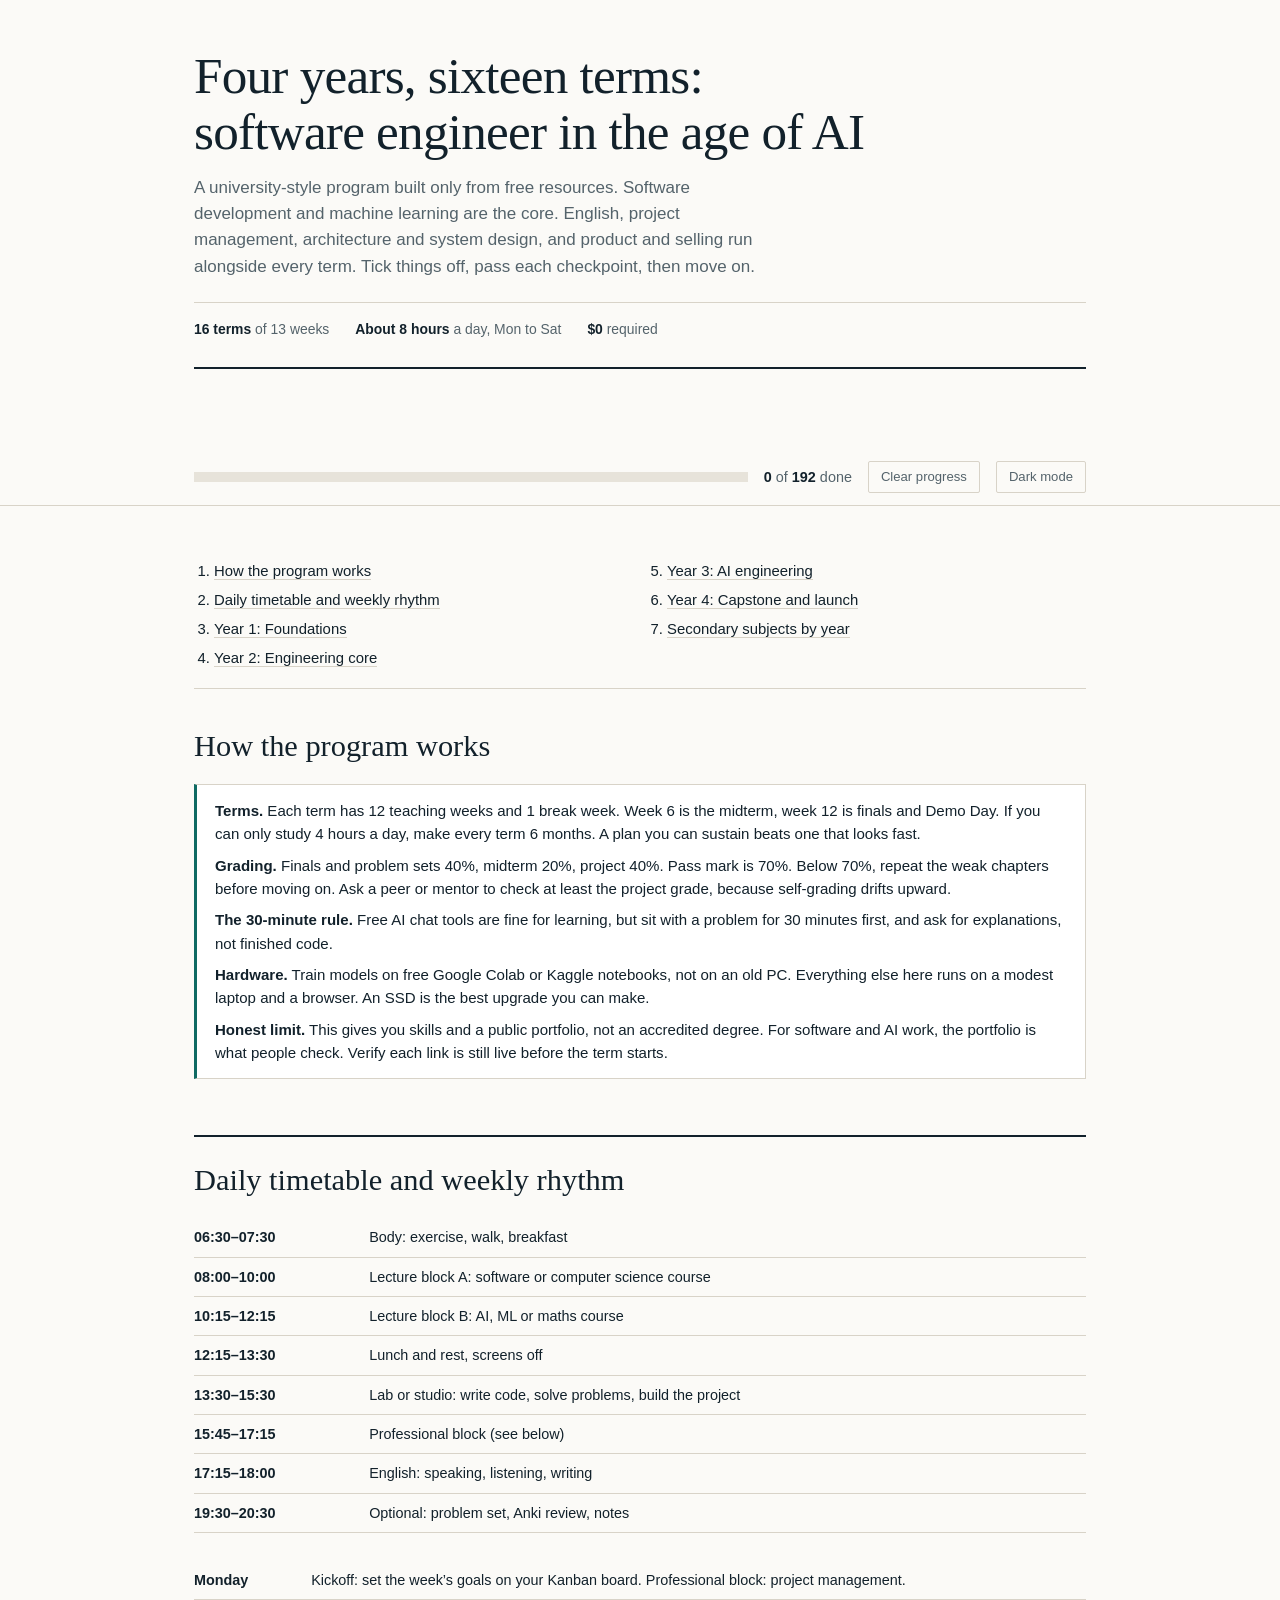
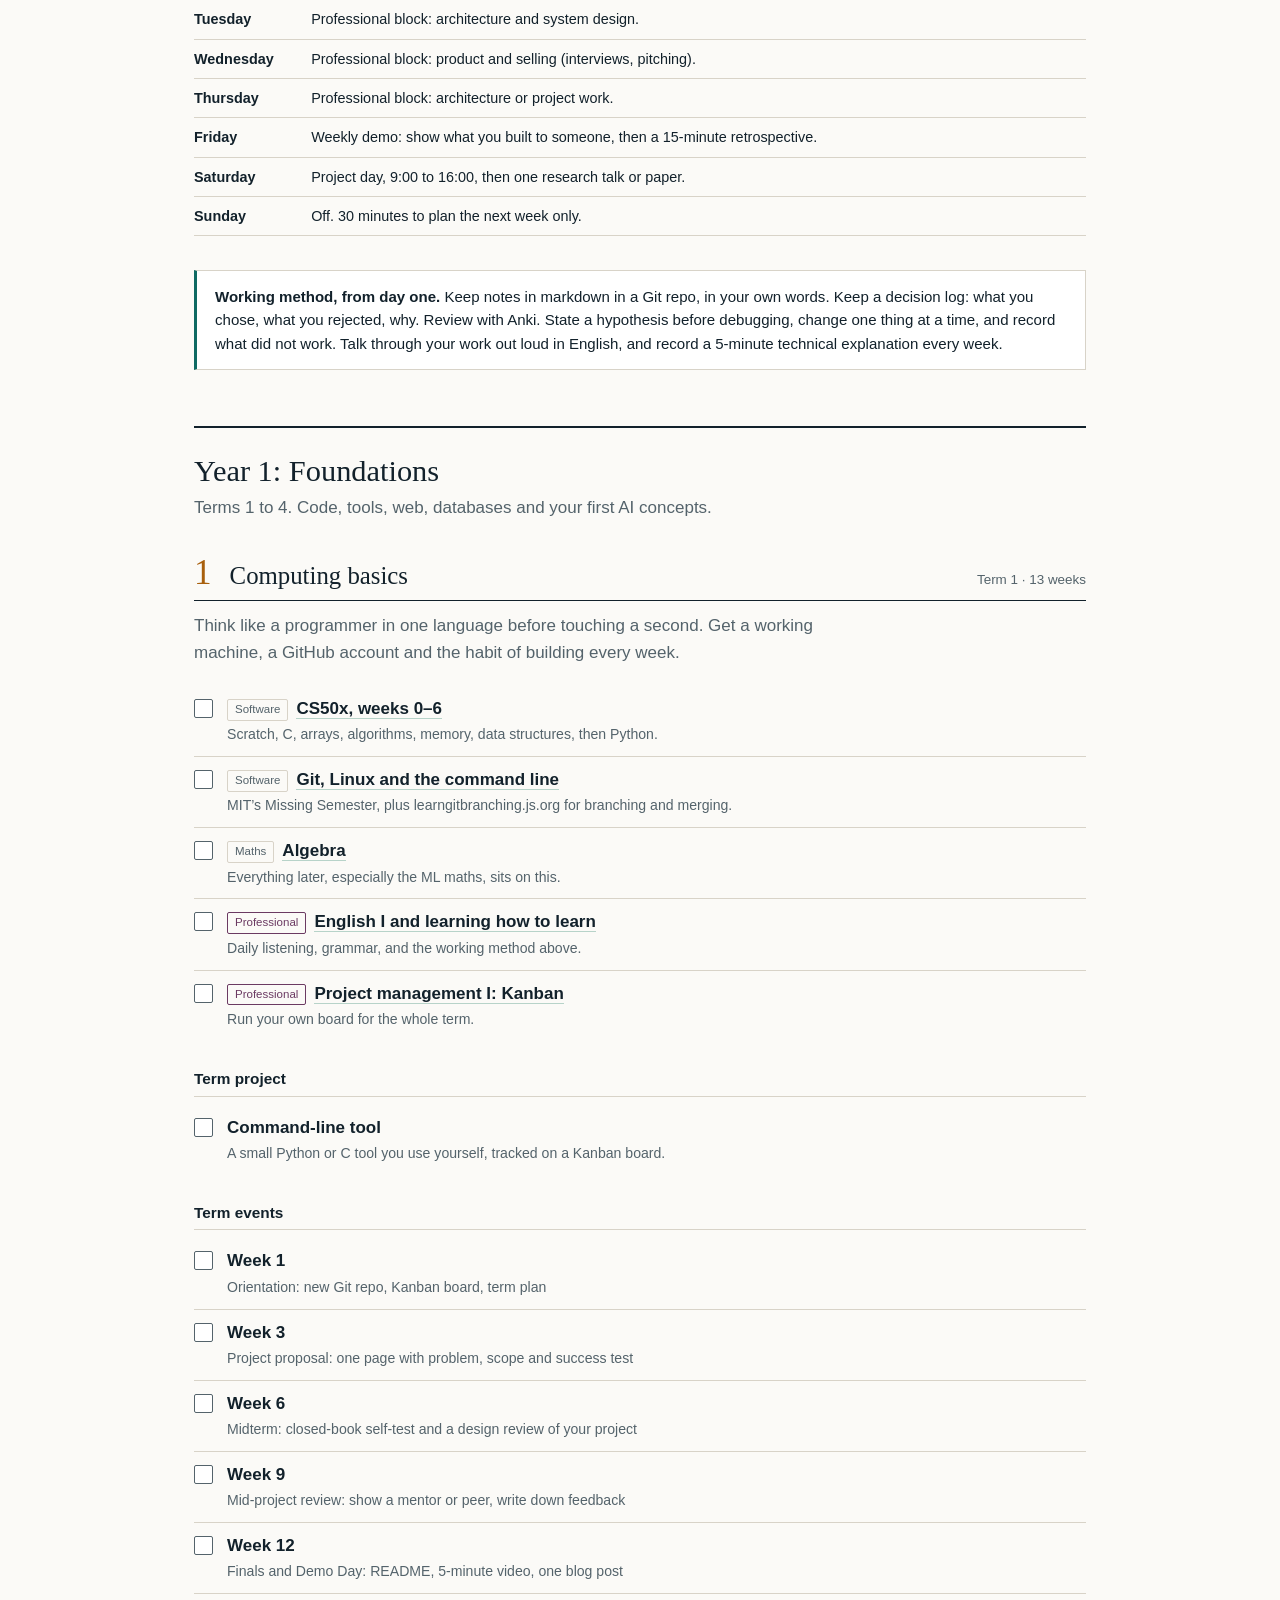
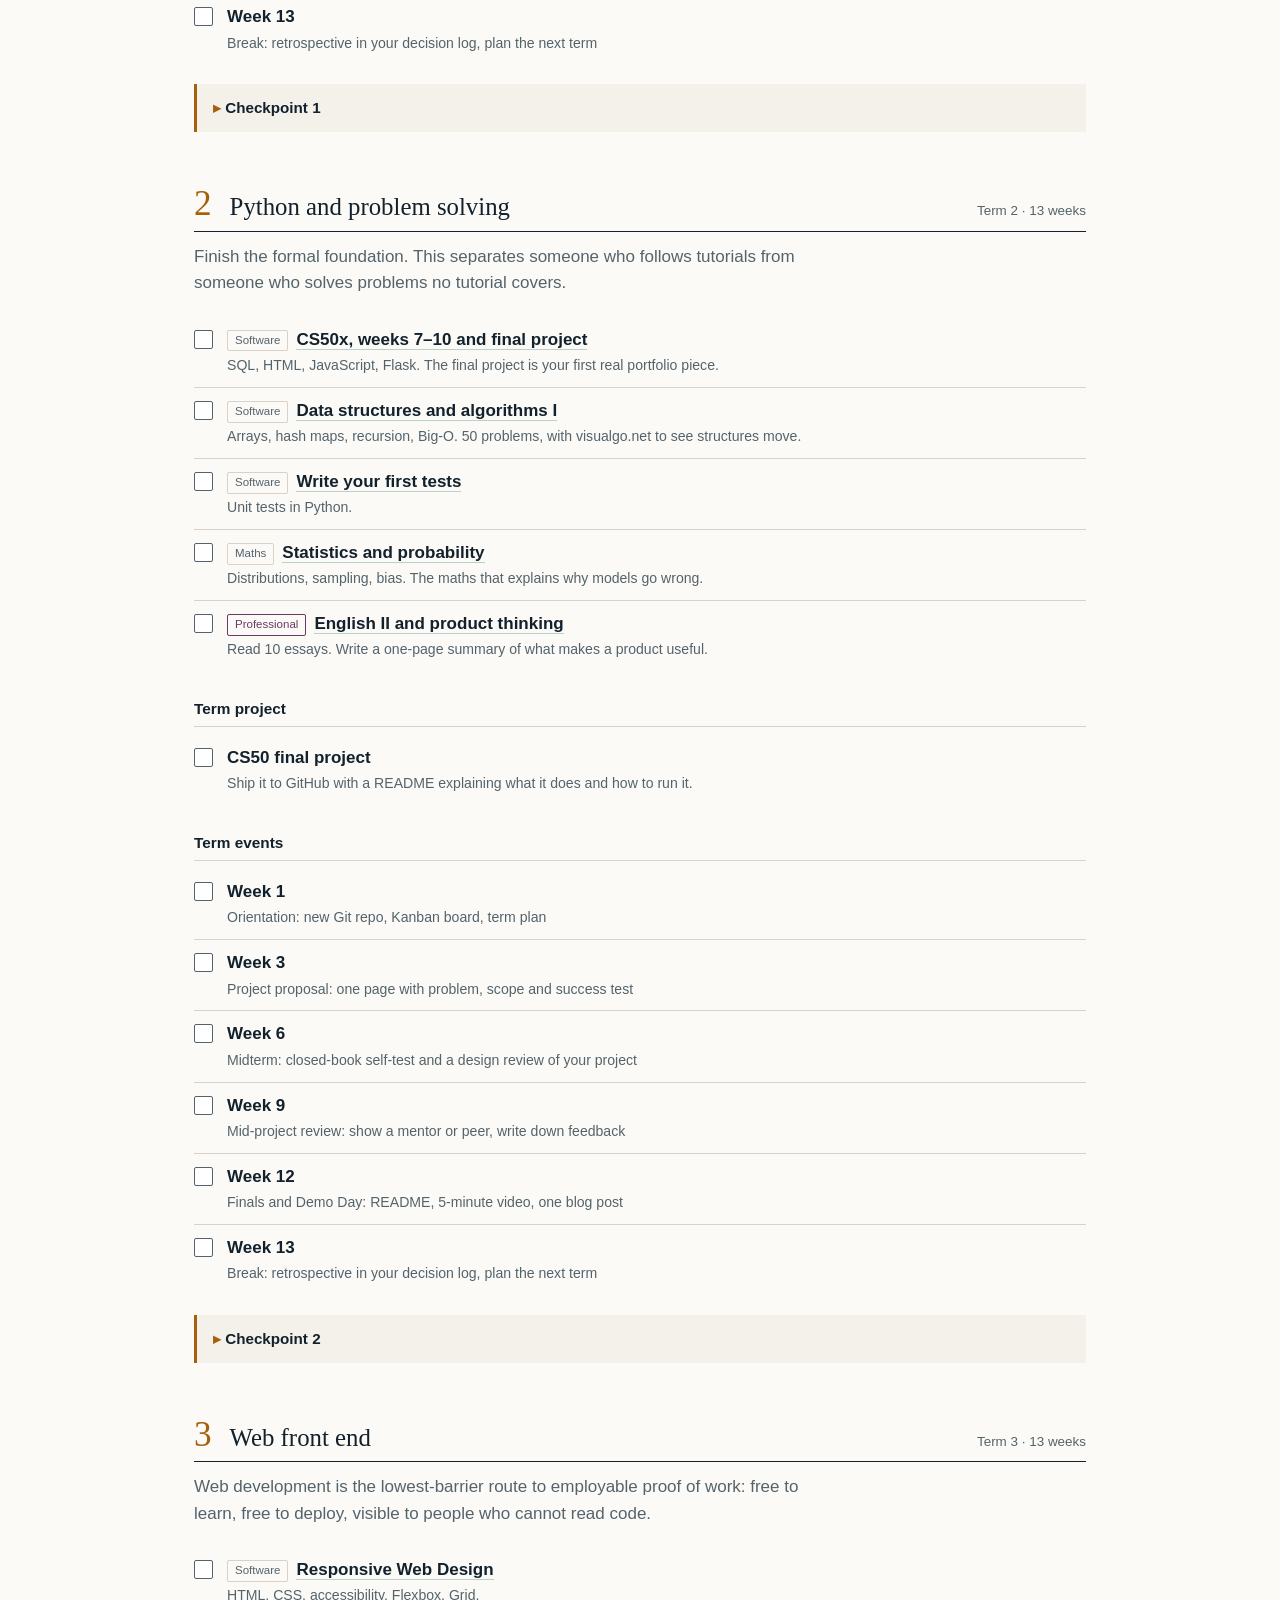
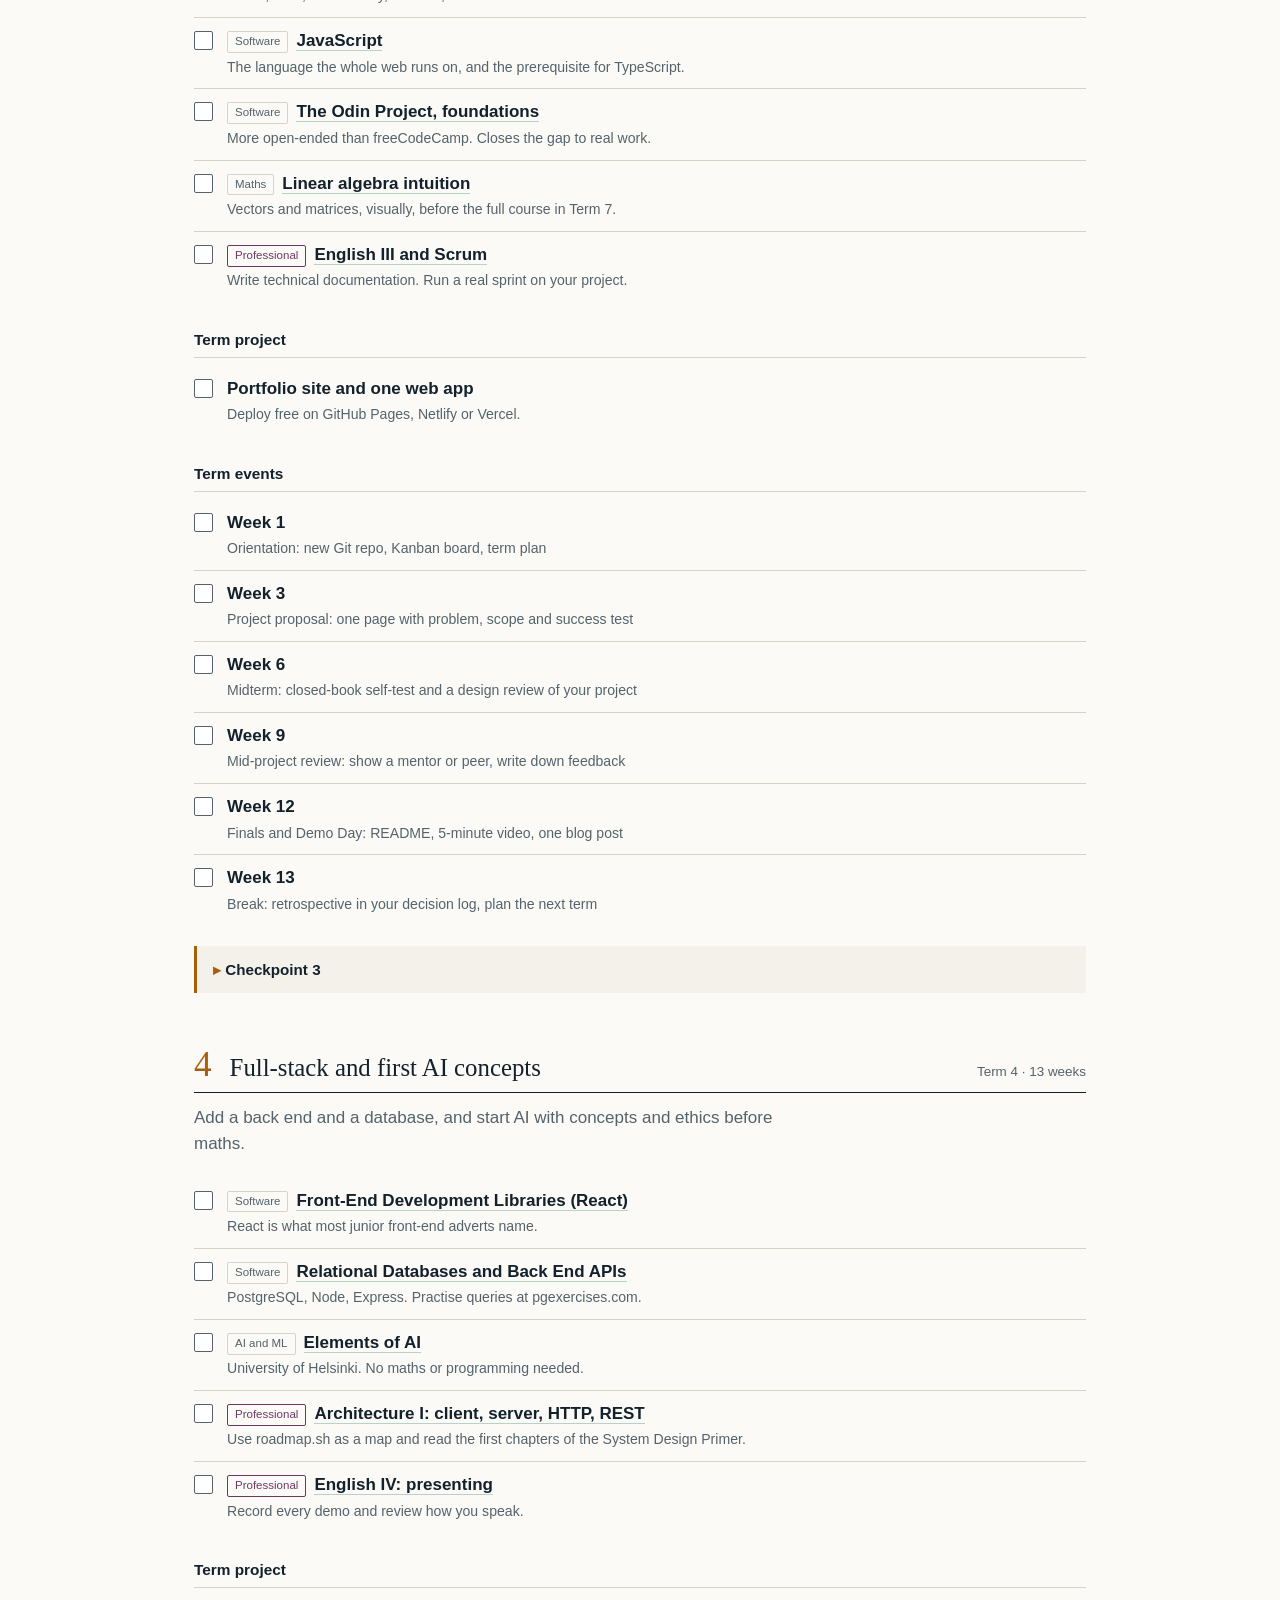
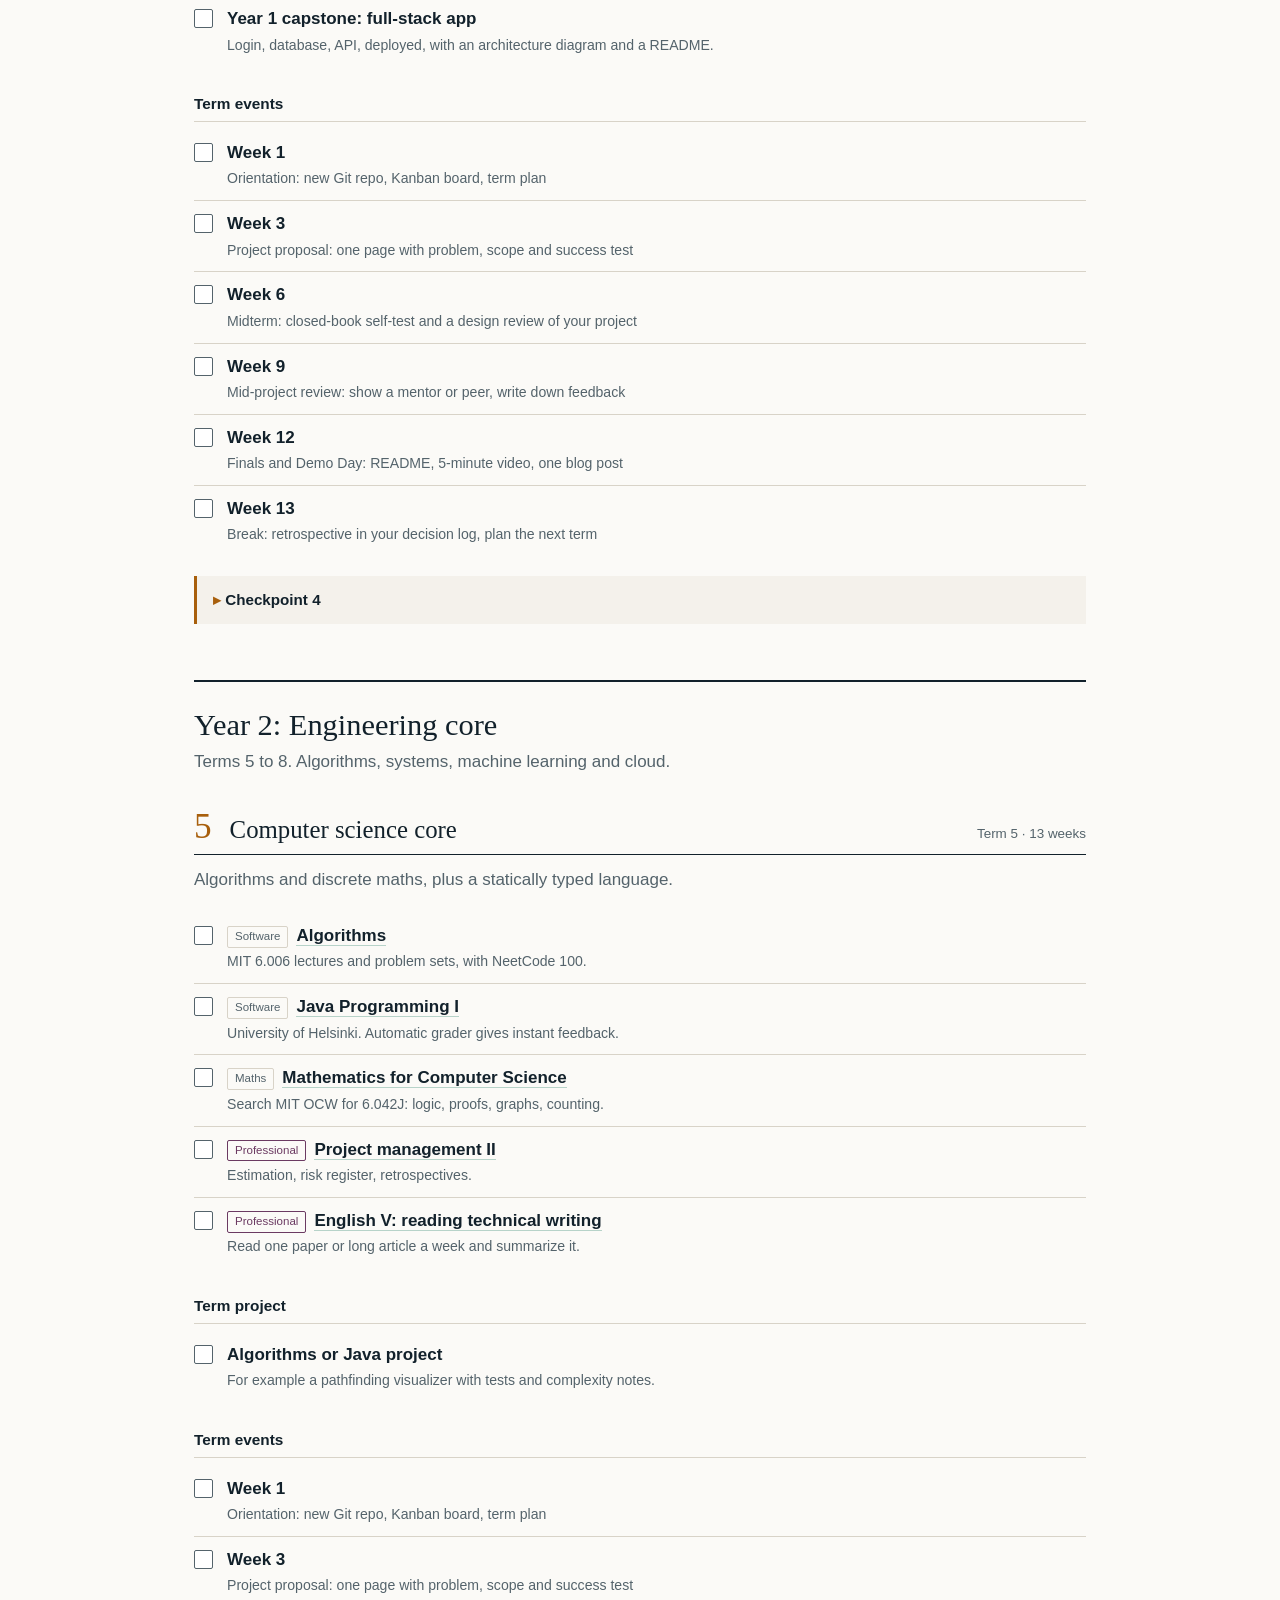
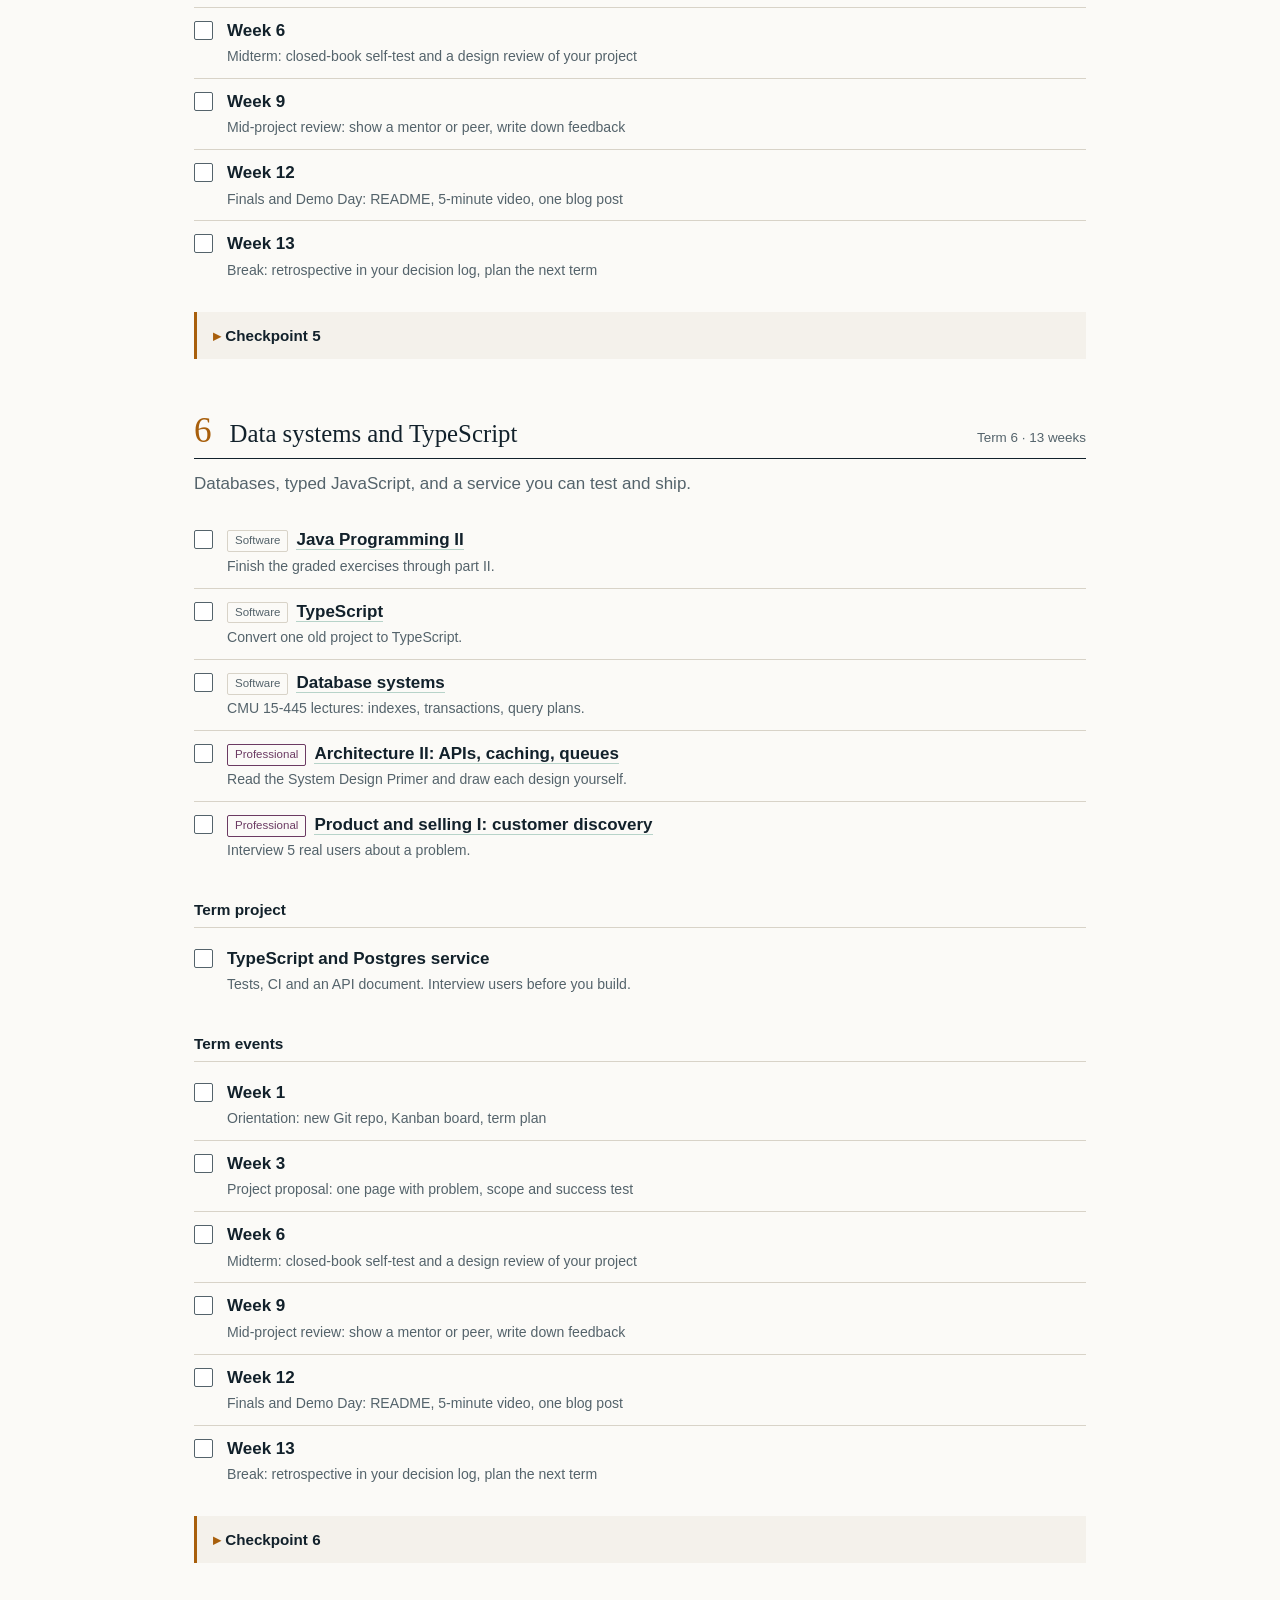
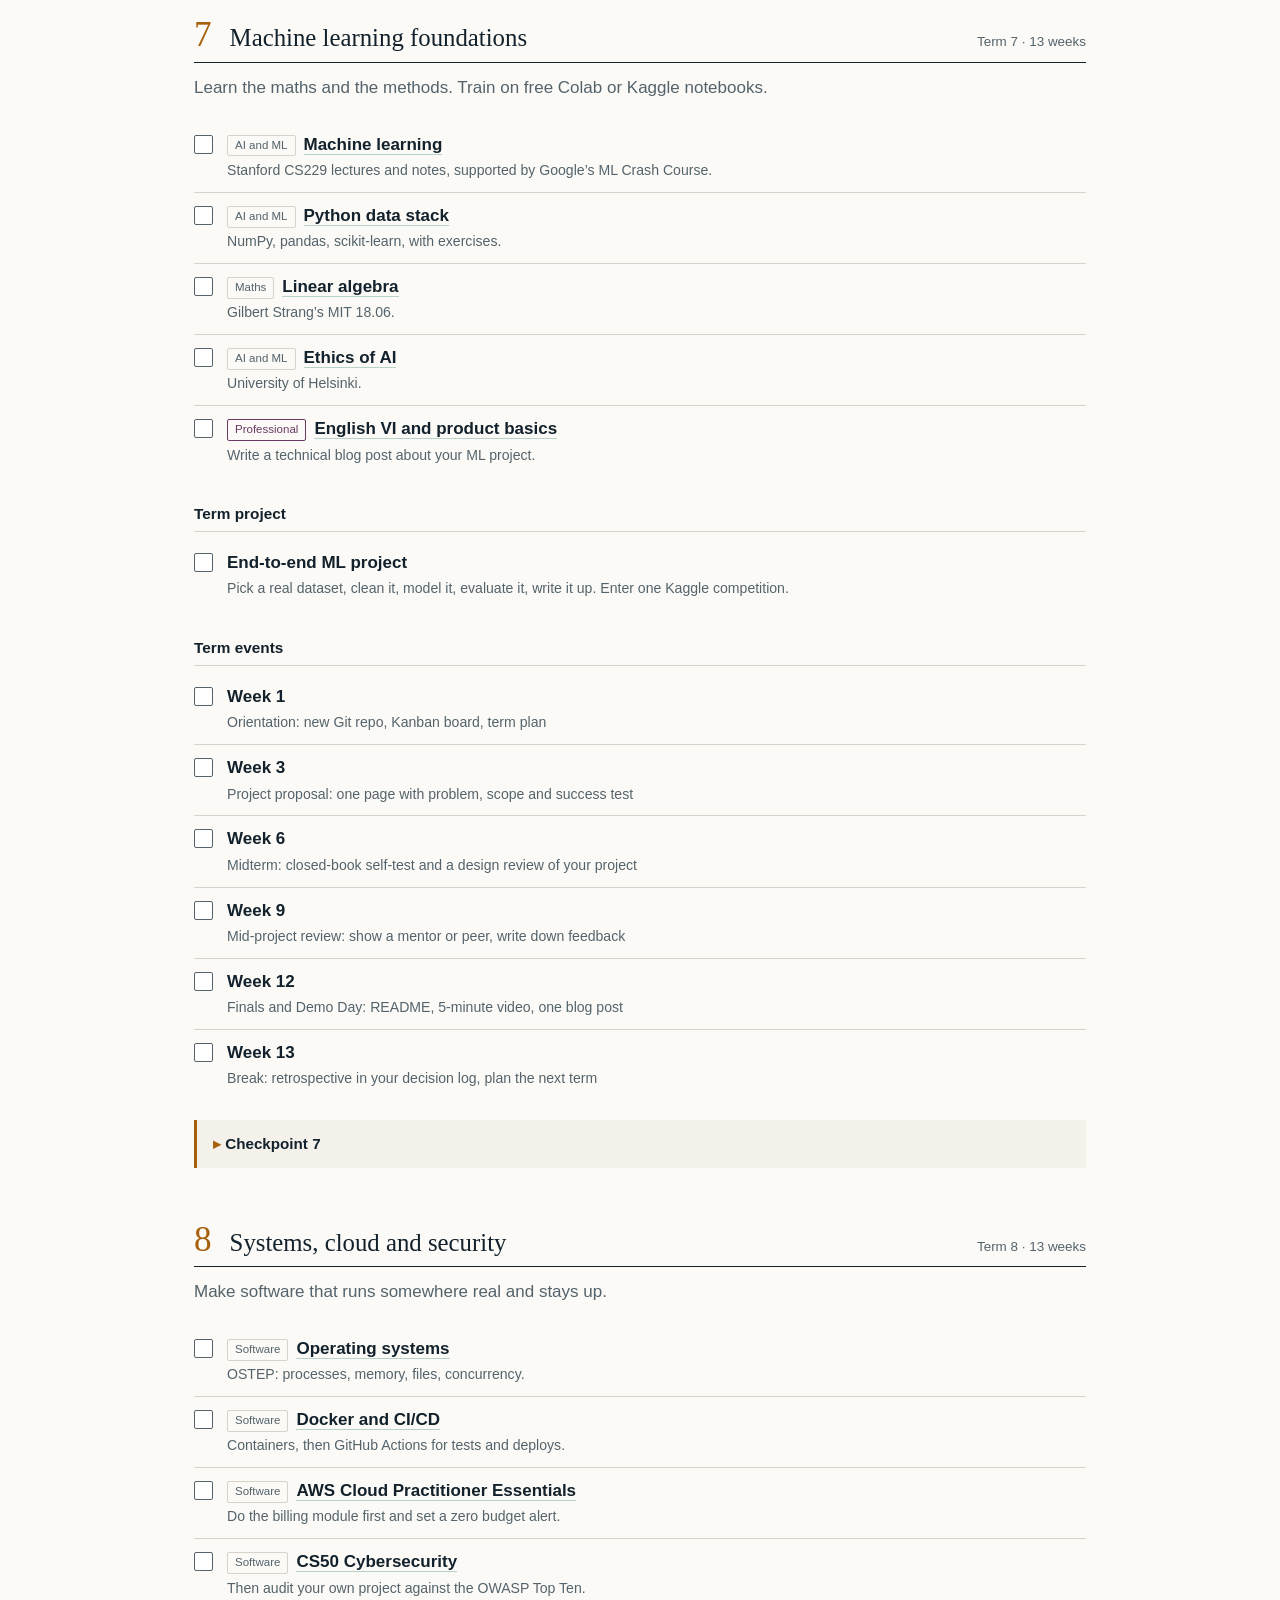
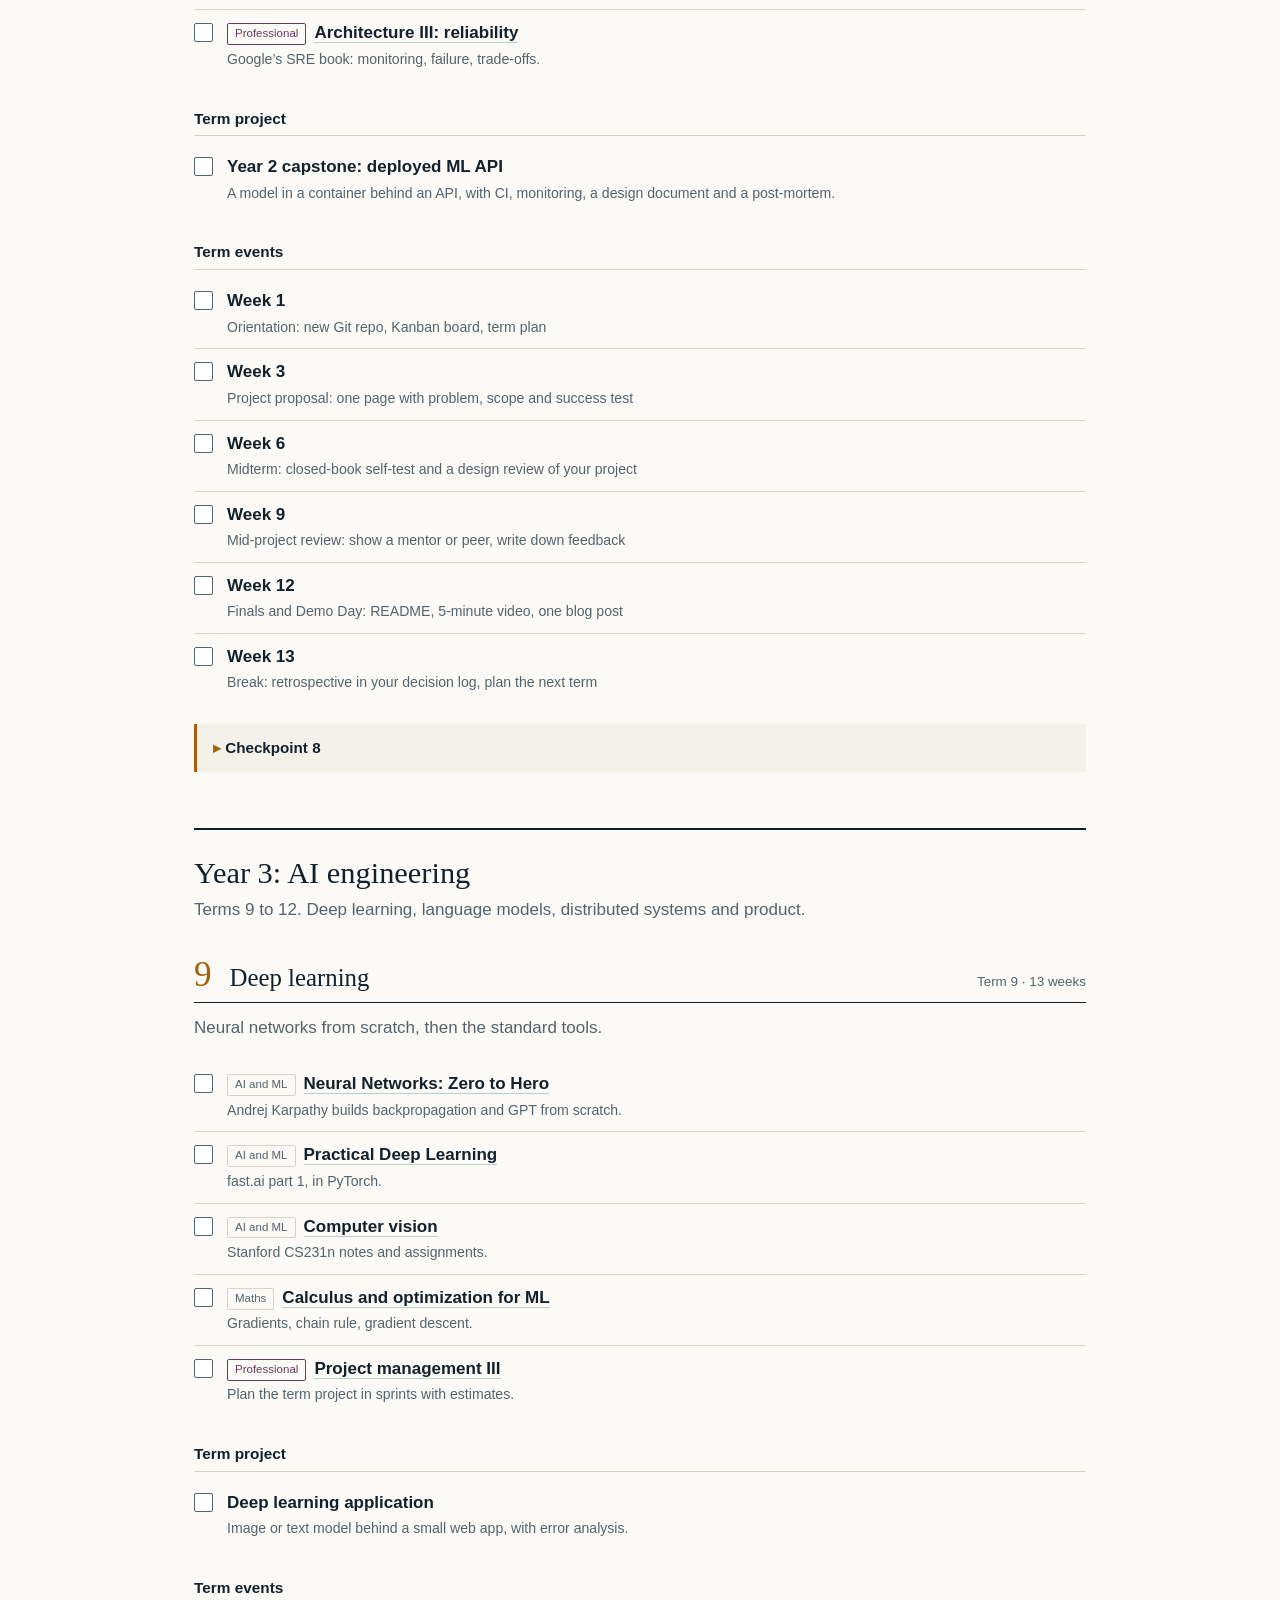
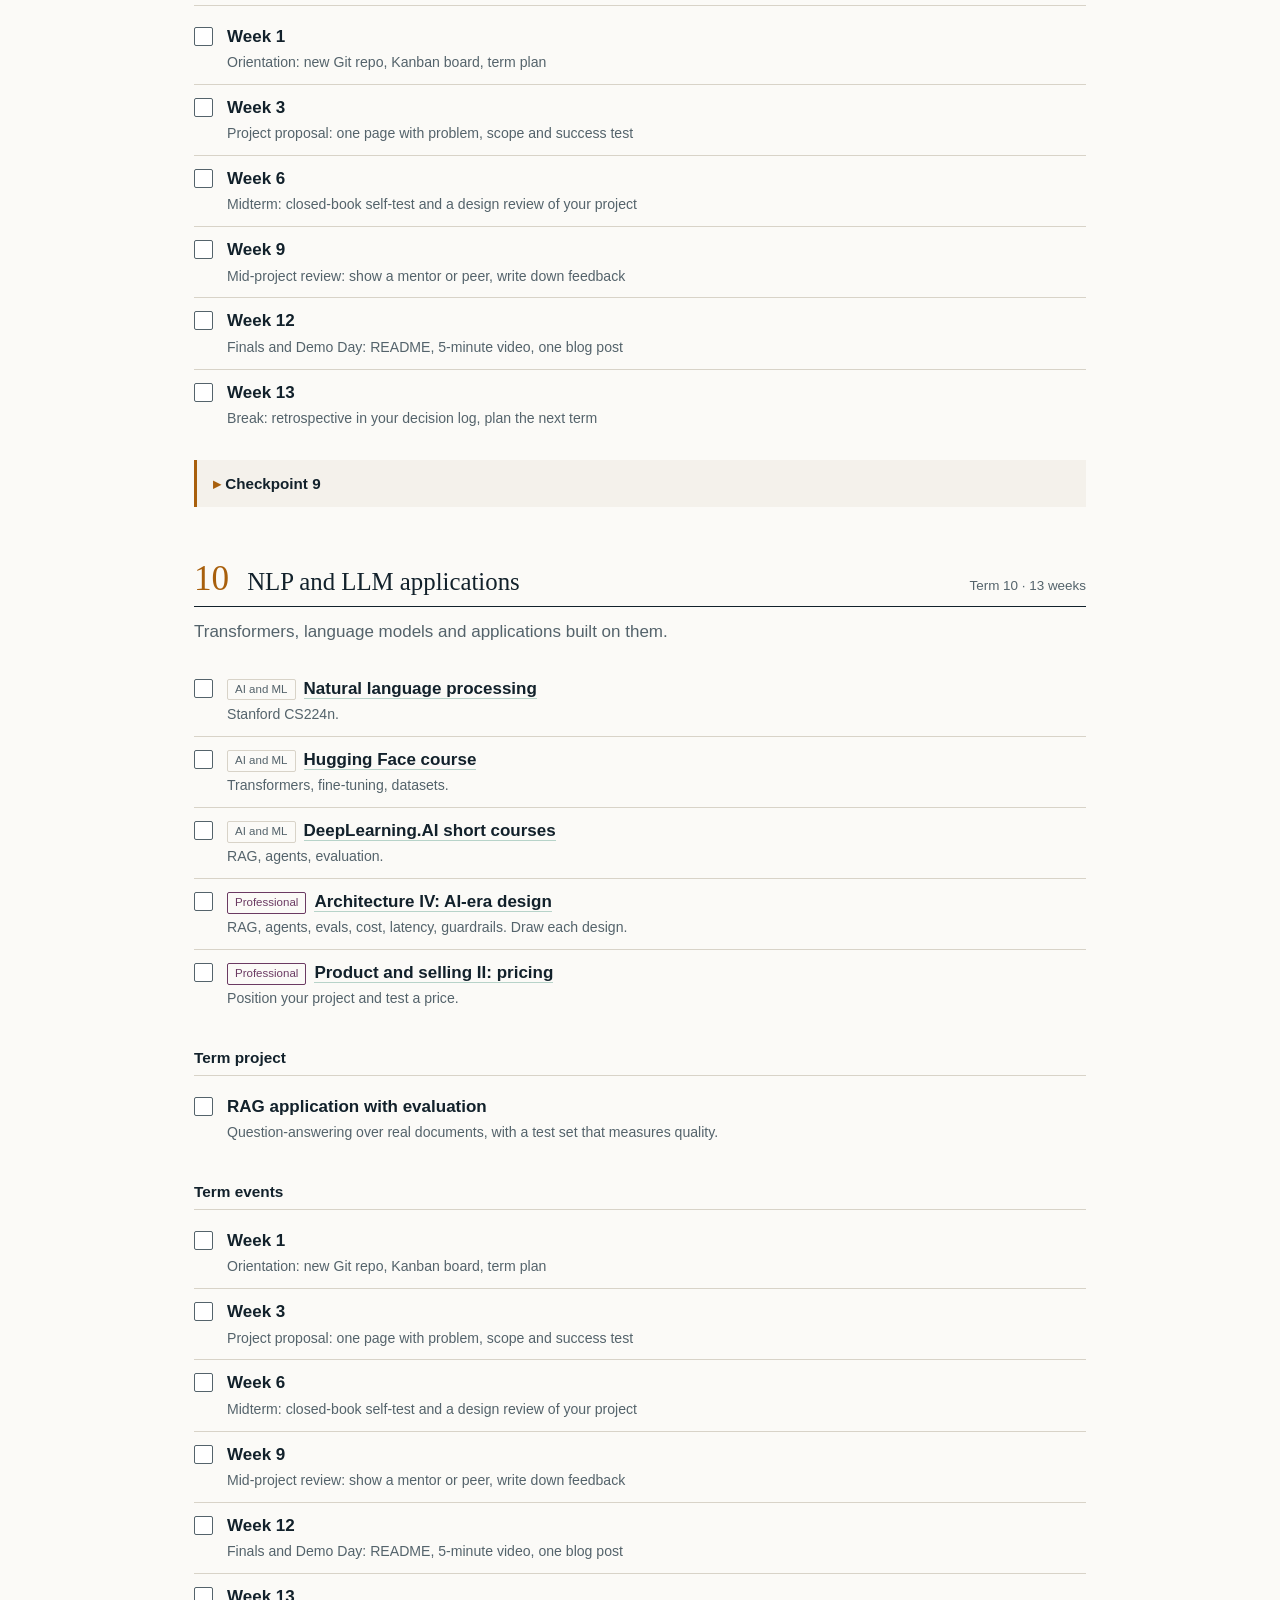
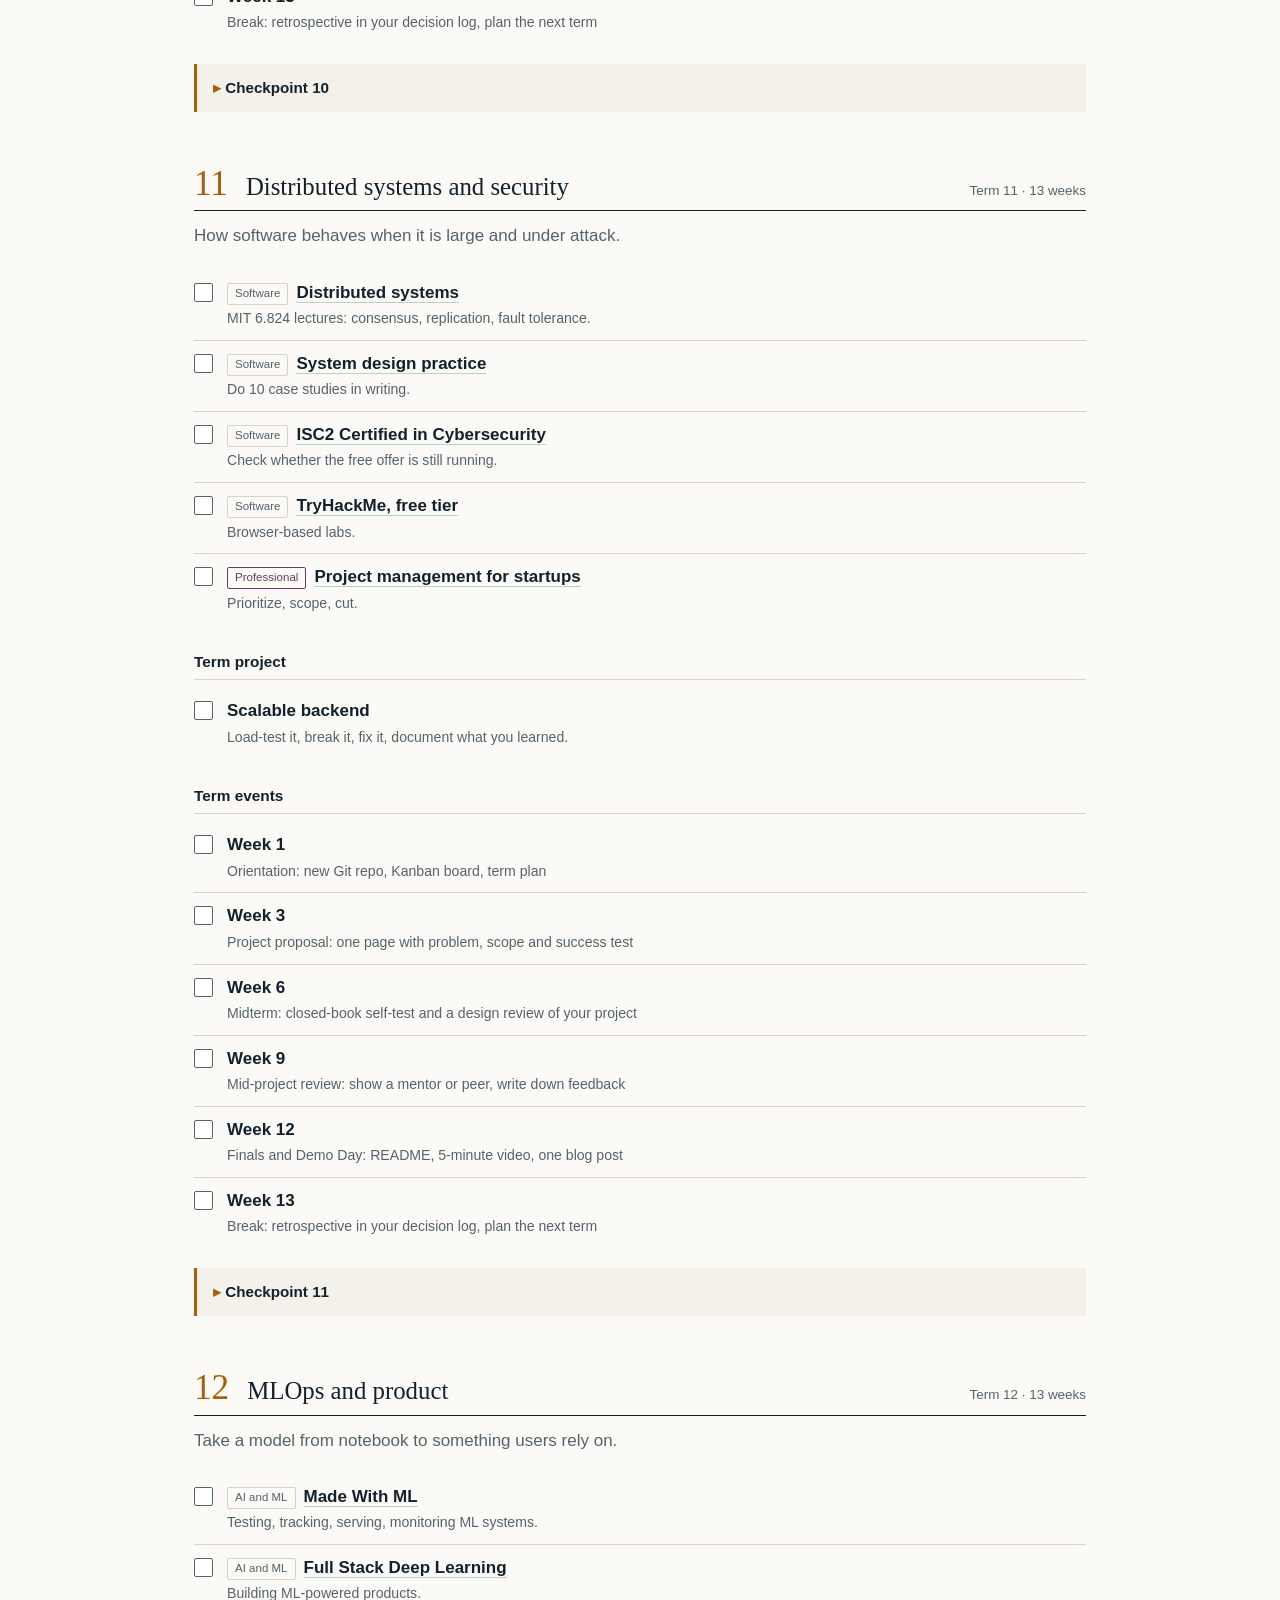
==== index.html @ 3a146825 "Curriculum Website Codebase" ====
<!DOCTYPE html>
<html lang="en">
<head>
<meta charset="utf-8">
<meta name="color-scheme" content="light dark">
<meta name="viewport" content="width=device-width, initial-scale=1, viewport-fit=cover">
<!-- Theme: applies the saved light or dark choice before the page draws, so it does not flash -->
<script>try{var t=localStorage.getItem("curr4y-theme");if(t)document.documentElement.setAttribute("data-theme",t)}catch(e){}</script>
<title>4-Year Software, AI and ML Curriculum</title>
<!-- Styles: all colours, layout and fonts live in style.css -->
<link rel="stylesheet" href="style.css">
</head>
<body>
<!-- 1. HEADER: title, intro and quick facts -->
<div class="wrap"><header class="top">
<h1>Four years, sixteen terms:<br>software engineer in the age of AI</h1>
<p class="sub">A university-style program built only from free resources. Software development and machine learning are the core. English, project management, architecture and system design, and product and selling run alongside every term. Tick things off, pass each checkpoint, then move on.</p>
<div class="meta"><span><b>16 terms</b> of 13 weeks</span><span><b>About 8 hours</b> a day, Mon to Sat</span><span><b>$0</b> required</span></div></header></div>
<!-- 2. STICKY PROGRESS BAR: filled by script.js -->
<div class="dash"><div class="dash-in"><div class="bar"><span id="fill"></span></div><div class="count"><b id="done">0</b> of <b id="total">0</b> done</div><button id="reset">Clear progress</button>
<!-- Theme button: switches between light and dark mode (logic is in script.js, section 10) -->
<button id="theme" type="button" aria-label="Switch between light and dark mode">Dark mode</button></div></div>
<div class="wrap">
<!-- 3. TABLE OF CONTENTS: year links are added by script.js -->
<nav class="toc"><ol id="toc"><li><a href="#how">How the program works</a></li><li><a href="#time">Daily timetable and weekly rhythm</a></li></ol></nav>

<!-- 4. HOW THE PROGRAM WORKS: terms, grading, hardware and honest limits -->
<section id="how"><h2 class="year" style="margin-top:0;border-top:none;padding-top:0">How the program works</h2>
<div class="call"><p><strong>Terms.</strong> Each term has 12 teaching weeks and 1 break week. Week 6 is the midterm, week 12 is finals and Demo Day. If you can only study 4 hours a day, make every term 6 months. A plan you can sustain beats one that looks fast.</p>
<p><strong>Grading.</strong> Finals and problem sets 40%, midterm 20%, project 40%. Pass mark is 70%. Below 70%, repeat the weak chapters before moving on. Ask a peer or mentor to check at least the project grade, because self-grading drifts upward.</p>
<p><strong>The 30-minute rule.</strong> Free AI chat tools are fine for learning, but sit with a problem for 30 minutes first, and ask for explanations, not finished code.</p>
<p><strong>Hardware.</strong> Train models on free Google Colab or Kaggle notebooks, not on an old PC. Everything else here runs on a modest laptop and a browser. An SSD is the best upgrade you can make.</p>
<p><strong>Honest limit.</strong> This gives you skills and a public portfolio, not an accredited degree. For software and AI work, the portfolio is what people check. Verify each link is still live before the term starts.</p></div></section>

<!-- 5. DAILY TIMETABLE AND WEEKLY RHYTHM -->
<section id="time"><h2 class="year">Daily timetable and weekly rhythm</h2>
<div class="tblw"><table><tr><th>06:30–07:30</th><td>Body: exercise, walk, breakfast</td></tr>
<tr><th>08:00–10:00</th><td>Lecture block A: software or computer science course</td></tr>
<tr><th>10:15–12:15</th><td>Lecture block B: AI, ML or maths course</td></tr>
<tr><th>12:15–13:30</th><td>Lunch and rest, screens off</td></tr>
<tr><th>13:30–15:30</th><td>Lab or studio: write code, solve problems, build the project</td></tr>
<tr><th>15:45–17:15</th><td>Professional block (see below)</td></tr>
<tr><th>17:15–18:00</th><td>English: speaking, listening, writing</td></tr>
<tr><th>19:30–20:30</th><td>Optional: problem set, Anki review, notes</td></tr></table></div>
<div class="tblw"><table><tr><th>Monday</th><td>Kickoff: set the week’s goals on your Kanban board. Professional block: project management.</td></tr>
<tr><th>Tuesday</th><td>Professional block: architecture and system design.</td></tr>
<tr><th>Wednesday</th><td>Professional block: product and selling (interviews, pitching).</td></tr>
<tr><th>Thursday</th><td>Professional block: architecture or project work.</td></tr>
<tr><th>Friday</th><td>Weekly demo: show what you built to someone, then a 15-minute retrospective.</td></tr>
<tr><th>Saturday</th><td>Project day, 9:00 to 16:00, then one research talk or paper.</td></tr>
<tr><th>Sunday</th><td>Off. 30 minutes to plan the next week only.</td></tr></table></div>
<div class="call"><p><strong>Working method, from day one.</strong> Keep notes in markdown in a Git repo, in your own words. Keep a decision log: what you chose, what you rejected, why. Review with Anki. State a hypothesis before debugging, change one thing at a time, and record what did not work. Talk through your work out loud in English, and record a 5-minute technical explanation every week.</p></div></section>

<!-- 6. TERMS: all 16 terms are generated here by script.js from the data in that file -->
<div id="terms"></div>

<!-- 7. SECONDARY SUBJECTS BY YEAR: English, project management, architecture, selling -->
<section id="pro"><h2 class="year">Secondary subjects: what to learn each year</h2>
<div class="tblw"><table><tr><th></th><th>Year 1</th><th>Year 2</th><th>Year 3</th><th>Year 4</th></tr>
<tr><th>English</th><td>Grammar, listening, short emails, README writing</td><td>Reading papers, summaries, speaking club</td><td>Technical blogs, conference-style talks</td><td>Thesis, defense, interviews, negotiation</td></tr>
<tr><th>Project management</th><td>Kanban, Scrum, weekly sprints</td><td>Estimation, risk, retrospectives</td><td>Startup-style planning, stakeholder updates</td><td>Run the capstone like a team</td></tr>
<tr><th>Architecture and system design</th><td>Client-server, HTTP, REST</td><td>APIs, caching, queues, databases, trade-offs</td><td>Distributed systems, AI-era design (RAG, agents, evals)</td><td>Decision records, design reviews, mock interviews</td></tr>
<tr><th>Product and selling</th><td>Who is the user?</td><td>Customer discovery, pitching</td><td>MVP, pricing, first customer</td><td>Launch, outreach, closing</td></tr></table></div>
<div class="call"><p><strong>Architecture rule.</strong> For every term project, draw a diagram, list three design options, and write why you rejected two. That habit matters more than any single course.</p></div></section>
</div>

<!-- Script: all course data and the progress checklist logic live in script.js -->
<script src="script.js"></script>
</body>
</html>
---- style.css ----
/* =====================================================
   style.css: look and feel of the 4-year curriculum site
   Colours match the original roadmap: cream paper, navy text, teal ticks, amber numbers
   ===================================================== */

/* 1. COLOUR AND LAYOUT VARIABLES: change colours here and the whole site updates */
:root{--ink:#12212B;--paper:#FBFAF7;--card:#fff;--rule:#D8D3C8;--muted:#54636B;--teal:#0F6A63;--amber:#A85F0C;--plum:#6B3A62;--soft:#F4F1EB;--bar:#E7E3DA;--tealtint:#B7D3C9;
box-sizing:border-box;padding-top:env(safe-area-inset-top,0px);padding-bottom:env(safe-area-inset-bottom,0px);color-scheme:light}

/* 1b. DARK MODE COLOURS: used when the theme button sets data-theme="dark" on the page */
:root[data-theme="dark"]{--ink:#E8E6DF;--paper:#14191C;--card:#1B2226;--rule:#33403F;--muted:#9FB0B3;--teal:#4FB3A8;--amber:#E0A04F;--plum:#C58BBB;--soft:#1E2629;--bar:#2A3438;--tealtint:#2F5550;color-scheme:dark}
/* 2. BASE PAGE STYLES: page background, text colour, font */
html{background:var(--paper);color:var(--ink);scroll-padding-top:env(safe-area-inset-top,0px);-webkit-text-size-adjust:100%}
*{box-sizing:border-box}
body{margin:0;background:var(--paper);color:var(--ink);font:17px/1.55 "Inter","Helvetica Neue",Arial,sans-serif}
.wrap{max-width:940px;margin:0 auto;padding:0 24px 80px}
/* 3. HEADER: big title, intro text and the small facts row */
header.top{border-bottom:2px solid var(--ink);padding:48px 0 26px}
h1{font:400 clamp(2rem,5.4vw,3.2rem)/1.1 Georgia,"Iowan Old Style",serif;margin:0 0 14px;letter-spacing:-.015em}
.sub{max-width:62ch;color:var(--muted);margin:0 0 22px}
.meta{display:flex;flex-wrap:wrap;gap:8px 26px;font-size:.87rem;color:var(--muted);padding-top:16px;border-top:1px solid var(--rule)}
.meta b{color:var(--ink)}
/* 4. STICKY PROGRESS BAR: stays at the top while you scroll */
.dash{position:sticky;top:env(safe-area-inset-top,0px);z-index:20;background:var(--paper);border-bottom:1px solid var(--rule);padding:12px 0;margin-bottom:36px}
body::before{content:"";position:fixed;inset:0 0 auto;height:env(safe-area-inset-top,0px);background:var(--paper);z-index:30}
.dash-in{max-width:940px;margin:0 auto;padding:0 24px;display:flex;align-items:center;gap:16px;flex-wrap:wrap}
.bar{flex:1 1 200px;min-width:150px;height:10px;background:var(--bar);overflow:hidden}
.bar span{display:block;height:100%;width:0;background:var(--teal);transition:width .3s}
.count{font-size:.9rem;color:var(--muted);font-variant-numeric:tabular-nums}.count b{color:var(--ink)}
/* 5. BUTTONS AND KEYBOARD FOCUS OUTLINE */
button{font:inherit;font-size:.82rem;background:none;border:1px solid var(--rule);color:var(--muted);padding:5px 12px;cursor:pointer;border-radius:2px}
button:hover{border-color:var(--ink);color:var(--ink)}
button:focus-visible,summary:focus-visible,a:focus-visible,input:focus-visible{outline:2px solid var(--amber);outline-offset:2px}
/* 6. YEAR HEADINGS AND TERM BLOCKS */
h2.year{font:400 1.9rem Georgia,serif;margin:56px 0 6px;border-top:2px solid var(--ink);padding-top:26px}
p.yg{color:var(--muted);max-width:66ch;margin:0 0 34px}
.term{margin:0 0 54px;scroll-margin-top:90px}
.th{display:flex;gap:18px;align-items:baseline;border-bottom:1px solid var(--ink);padding-bottom:9px}
.tn{font:2.2rem/1 Georgia,serif;color:var(--amber);flex:0 0 auto}
.th h3{font:400 1.55rem/1.15 Georgia,serif;margin:0;flex:1}
.tw{font-size:.84rem;color:var(--muted);white-space:nowrap}
.tg{color:var(--muted);margin:12px 0 20px;max-width:66ch}
h4{font-size:.96rem;margin:26px 0 8px;padding-bottom:5px;border-bottom:1px solid var(--rule)}
/* 7. CHECKLIST ITEMS (each course, project and event) */
ul.tasks{list-style:none;margin:0;padding:0}
ul.tasks li{display:flex;gap:14px;align-items:flex-start;padding:10px 0;border-bottom:1px solid var(--rule)}
ul.tasks li:last-child{border-bottom:none}
/* 8. CUSTOM CHECKBOXES */
input[type=checkbox]{appearance:none;-webkit-appearance:none;flex:0 0 auto;width:19px;height:19px;margin:3px 0 0;border:1.5px solid var(--muted);background:var(--card);cursor:pointer;border-radius:2px}
input[type=checkbox]:checked{background:var(--teal);border-color:var(--teal)}
input[type=checkbox]:checked::after{content:"";display:block;width:5px;height:10px;margin:1px 0 0 5px;border:solid var(--paper);border-width:0 2px 2px 0;transform:rotate(45deg)}
/* 9. TASK TEXT, LINKS AND NOTES */
.tb{flex:1;min-width:0}.tt{font-weight:600}.tt a{color:var(--ink);text-decoration:none;border-bottom:1.5px solid var(--tealtint)}.tt a:hover{color:var(--teal)}
.note{display:block;color:var(--muted);font-size:.88rem;margin-top:2px}
li.done .tb{opacity:.5}li.done .tt{text-decoration:line-through}
/* 10. SMALL TAGS (Software, AI and ML, Maths, Professional) */
.tag{display:inline-block;font-size:.72rem;border:1px solid var(--rule);color:var(--muted);padding:1px 7px;border-radius:2px;margin-right:8px;vertical-align:1px}
.tag.pro{border-color:var(--plum);color:var(--plum)}
/* 11. CHECKPOINT BOXES (open and close) */
details.check{border-left:3px solid var(--amber);background:var(--soft);margin:20px 0 0}
details.check summary{cursor:pointer;padding:12px 16px;font-weight:600;font-size:.95rem;list-style:none}
details.check summary::-webkit-details-marker{display:none}
details.check summary::before{content:"▸ ";color:var(--amber)}details.check[open] summary::before{content:"▾ "}
details.check .in{padding:0 16px 14px 30px}details.check ol{margin:0;padding-left:18px}details.check li{margin-bottom:6px;font-size:.94rem}
/* 12. CALLOUT BOXES */
.call{border:1px solid var(--rule);border-left:3px solid var(--teal);background:var(--card);padding:14px 18px;margin:20px 0;font-size:.94rem}.call p{margin:0 0 8px}.call p:last-child{margin:0}
/* 13. TABLES (timetable and yearly secondary subjects) */
.tblw{overflow-x:auto}table{width:100%;border-collapse:collapse;margin:14px 0;font-size:.9rem}
th,td{text-align:left;padding:8px 12px 8px 0;border-bottom:1px solid var(--rule);vertical-align:top}th{white-space:nowrap}
/* 14. TABLE OF CONTENTS */
nav.toc{margin:0 0 40px;padding:18px 0;border-bottom:1px solid var(--rule)}nav.toc ol{margin:0;padding-left:20px;columns:2;column-gap:34px;font-size:.93rem}nav.toc li{margin-bottom:6px;break-inside:avoid}nav.toc a{color:var(--ink);text-decoration:none;border-bottom:1px solid var(--rule)}
code{font-size:.9em}
/* 15. PHONE LAYOUT AND REDUCED MOTION */
@media (max-width:620px){body{font-size:16px}.wrap{padding:0 18px 64px}.dash-in{padding:0 18px}nav.toc ol{columns:1}.th{flex-wrap:wrap;gap:6px 14px}.tw{width:100%}}
@media (prefers-reduced-motion:reduce){*{transition:none!important}}
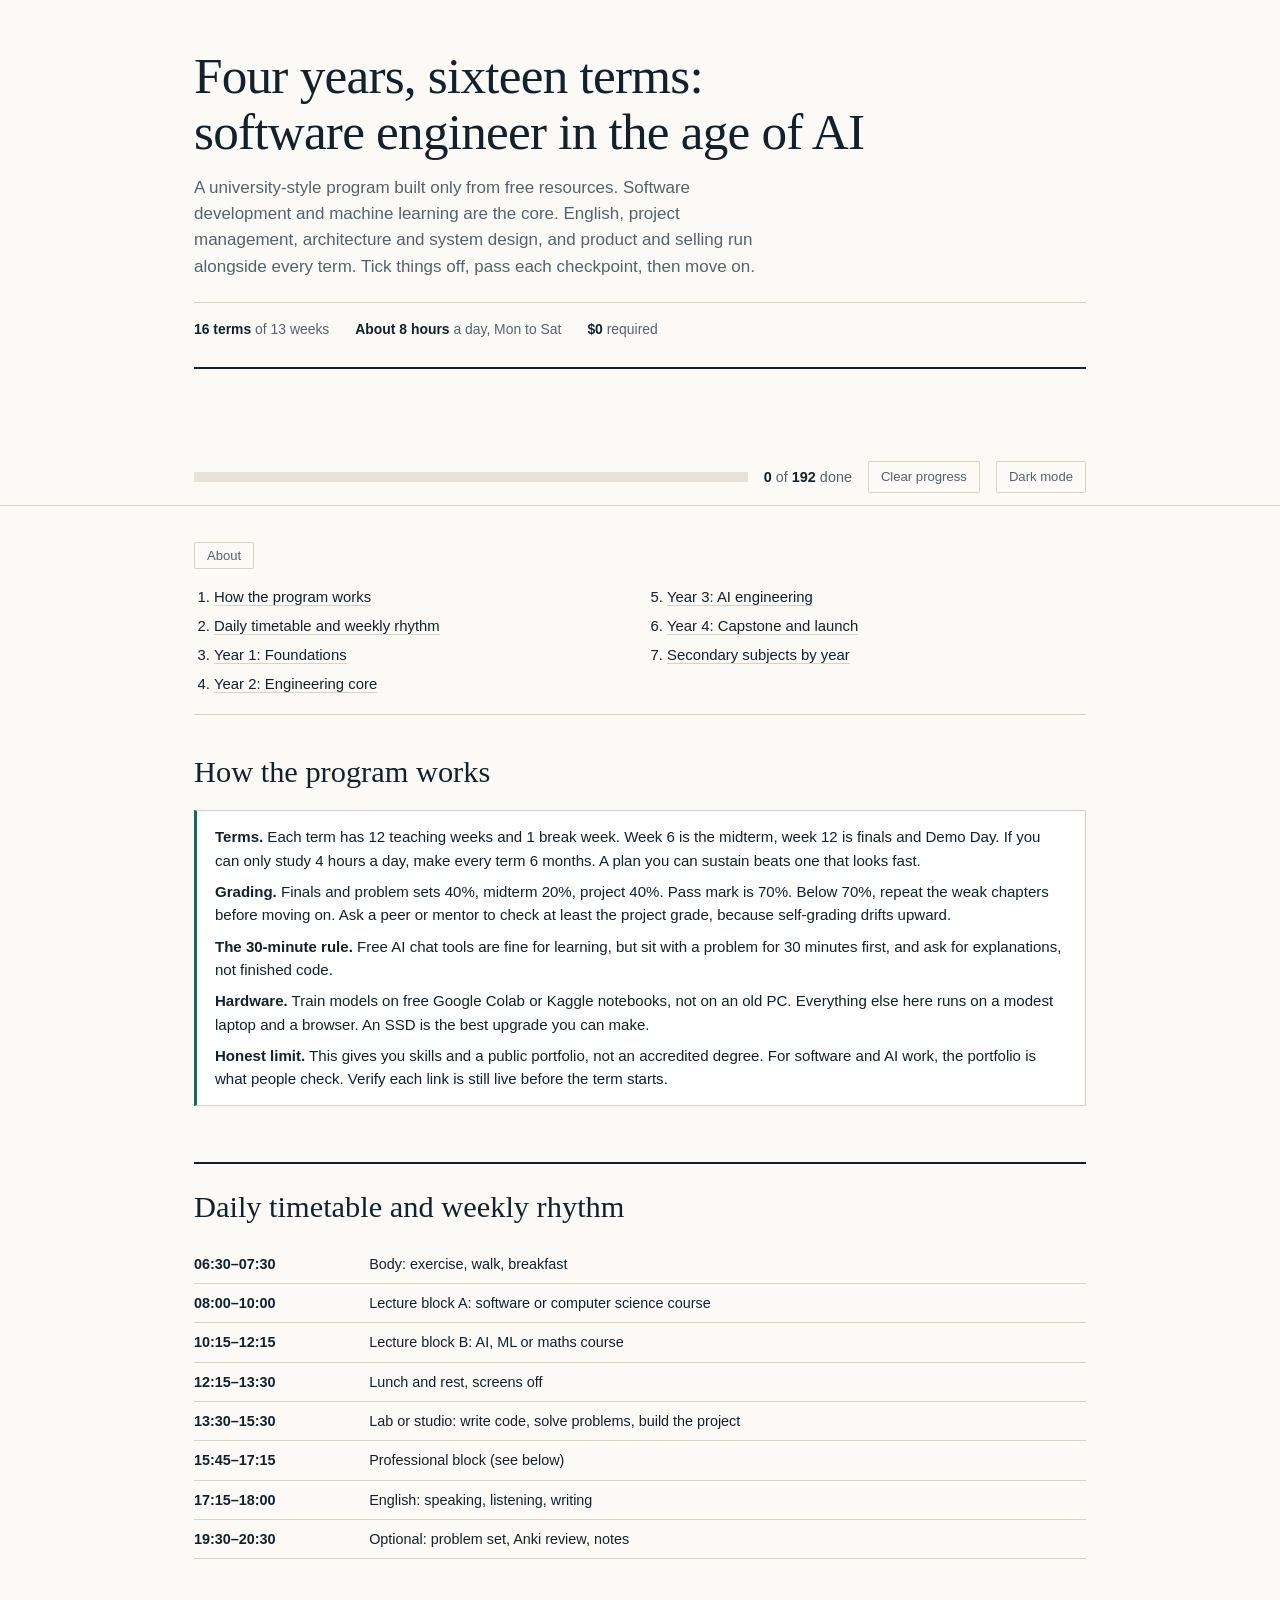
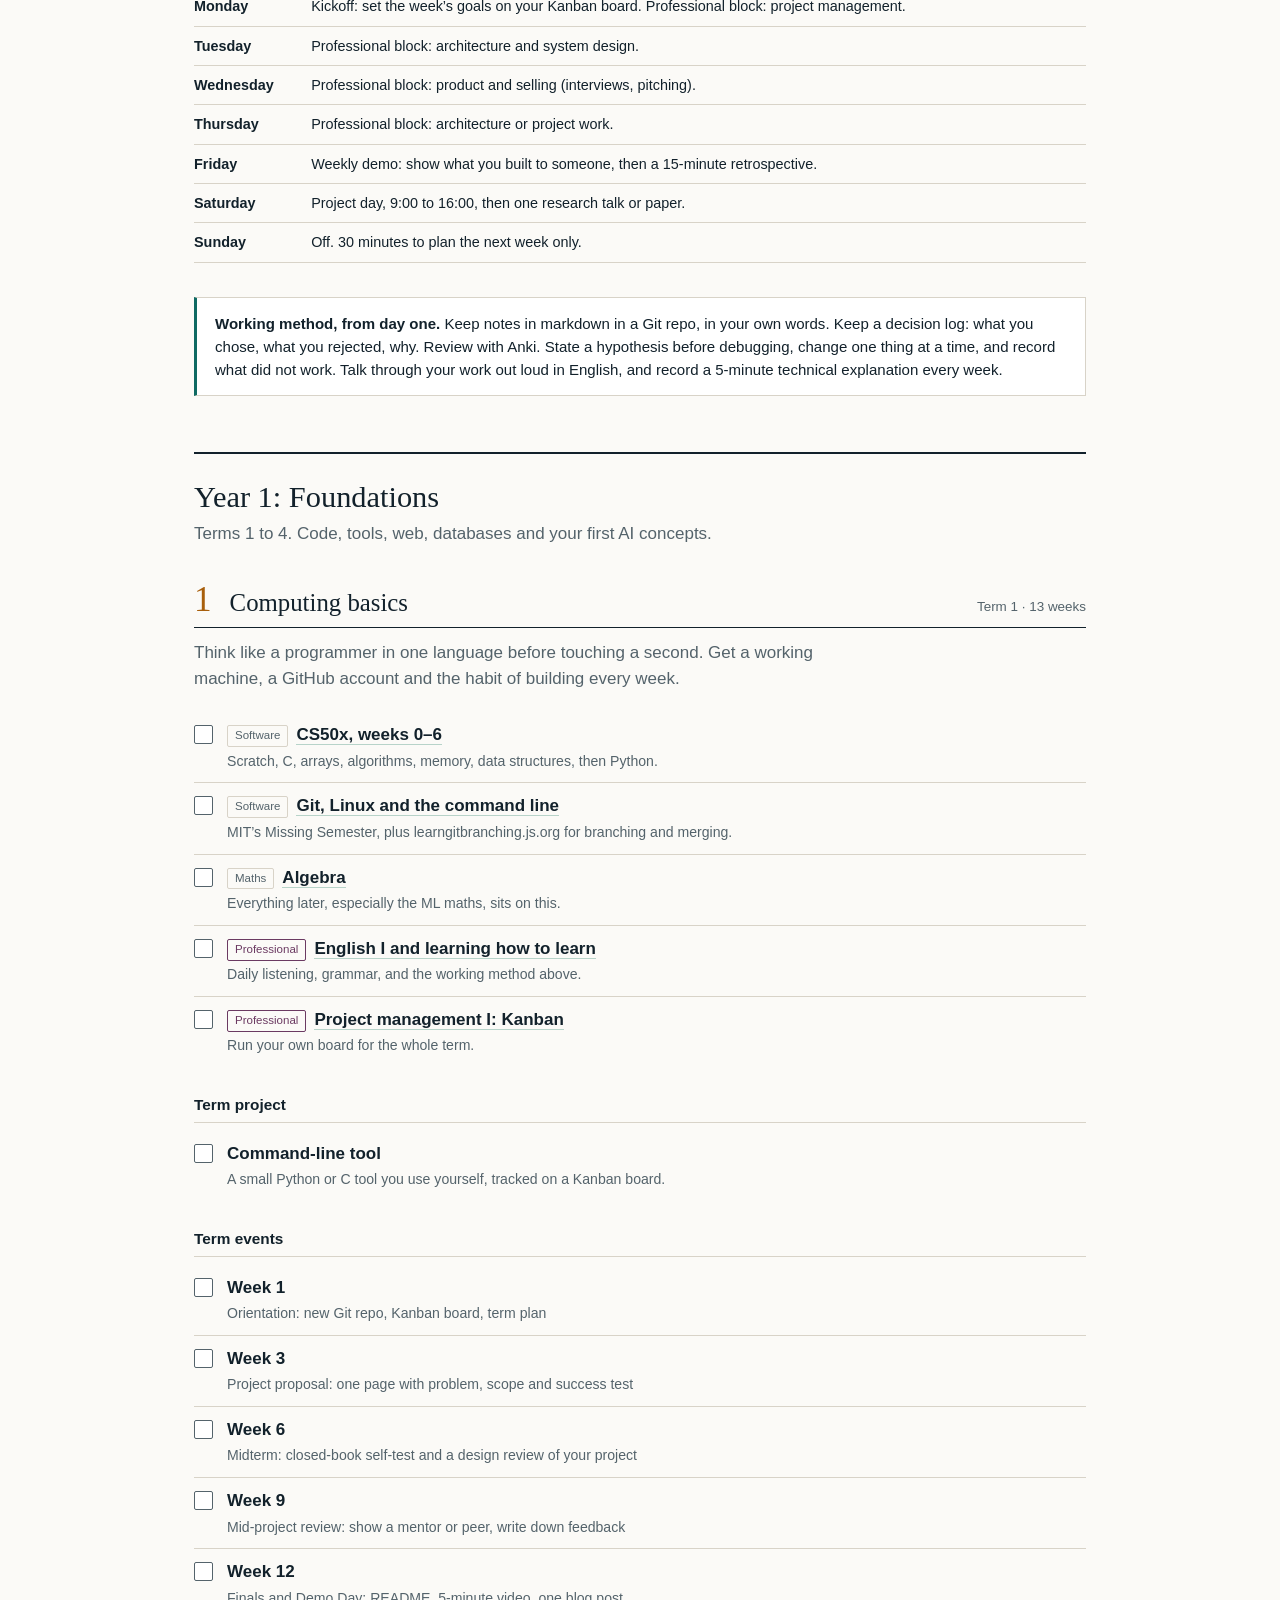
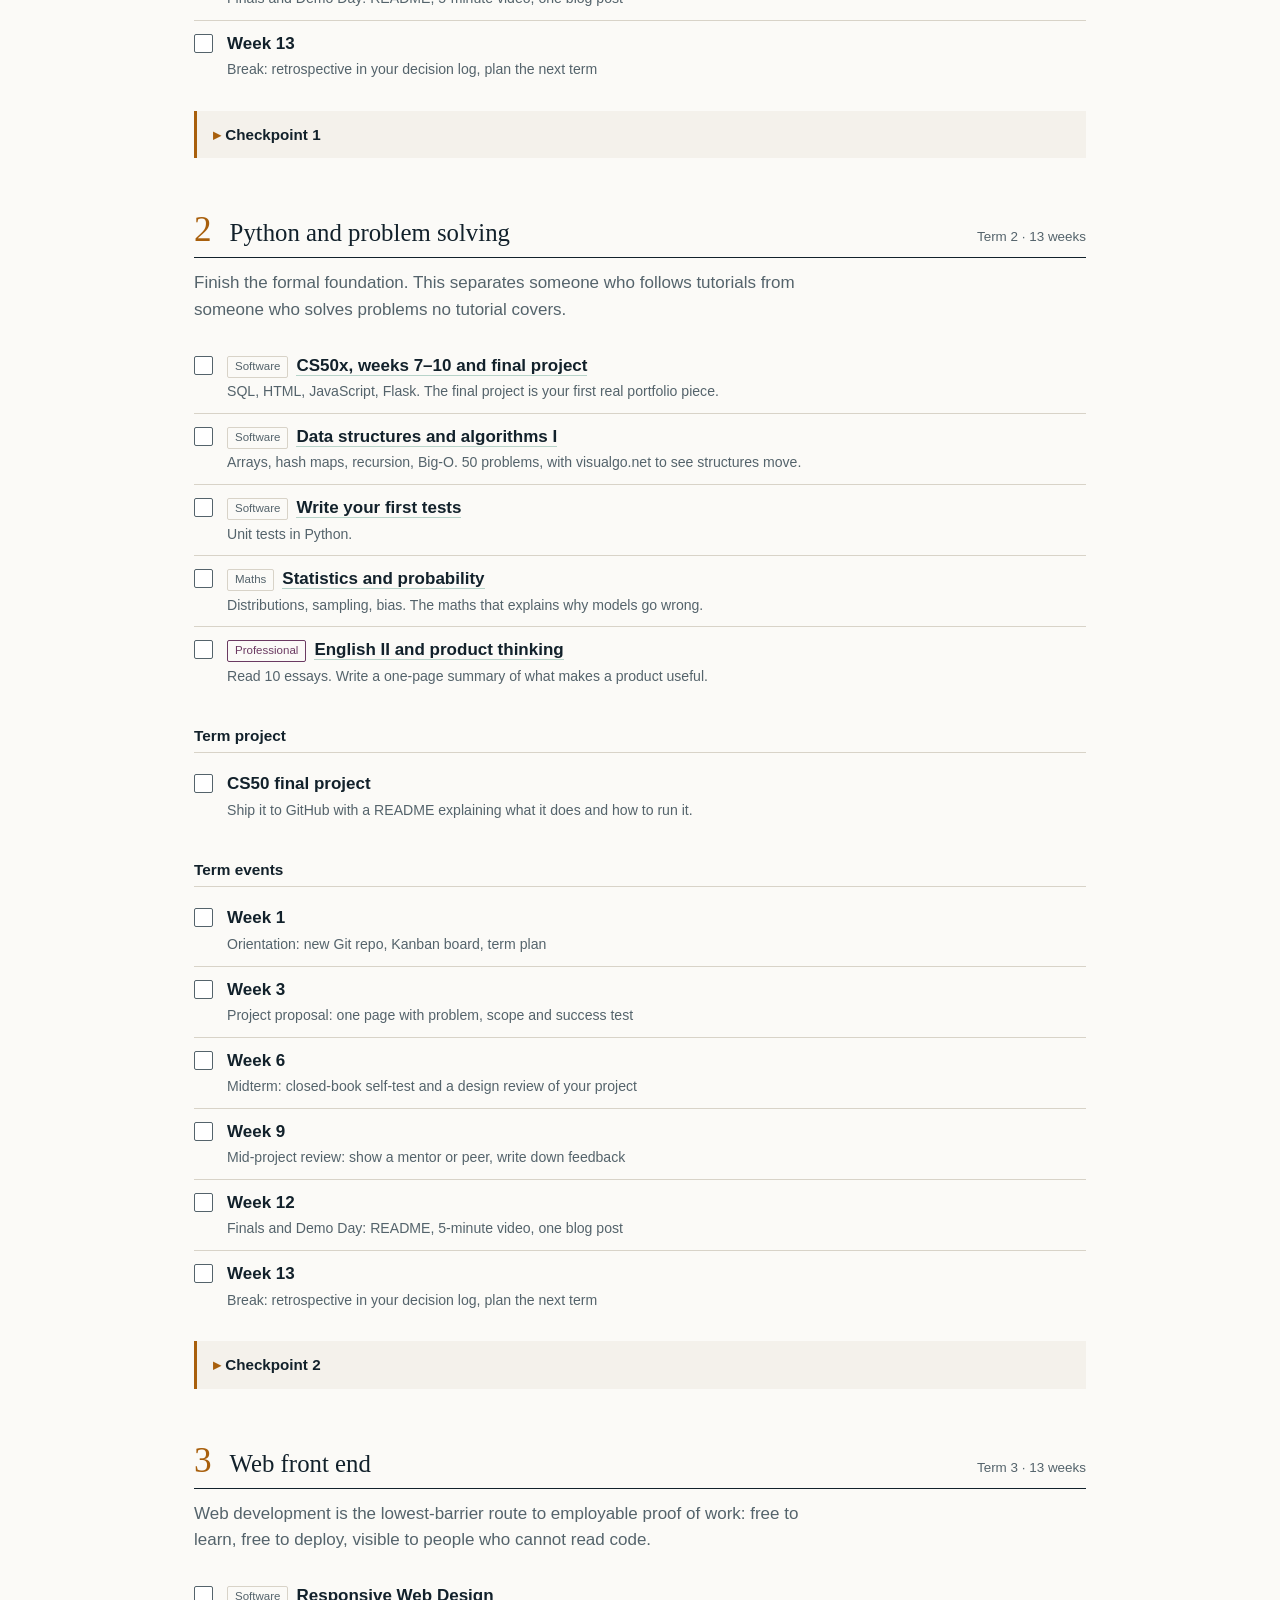
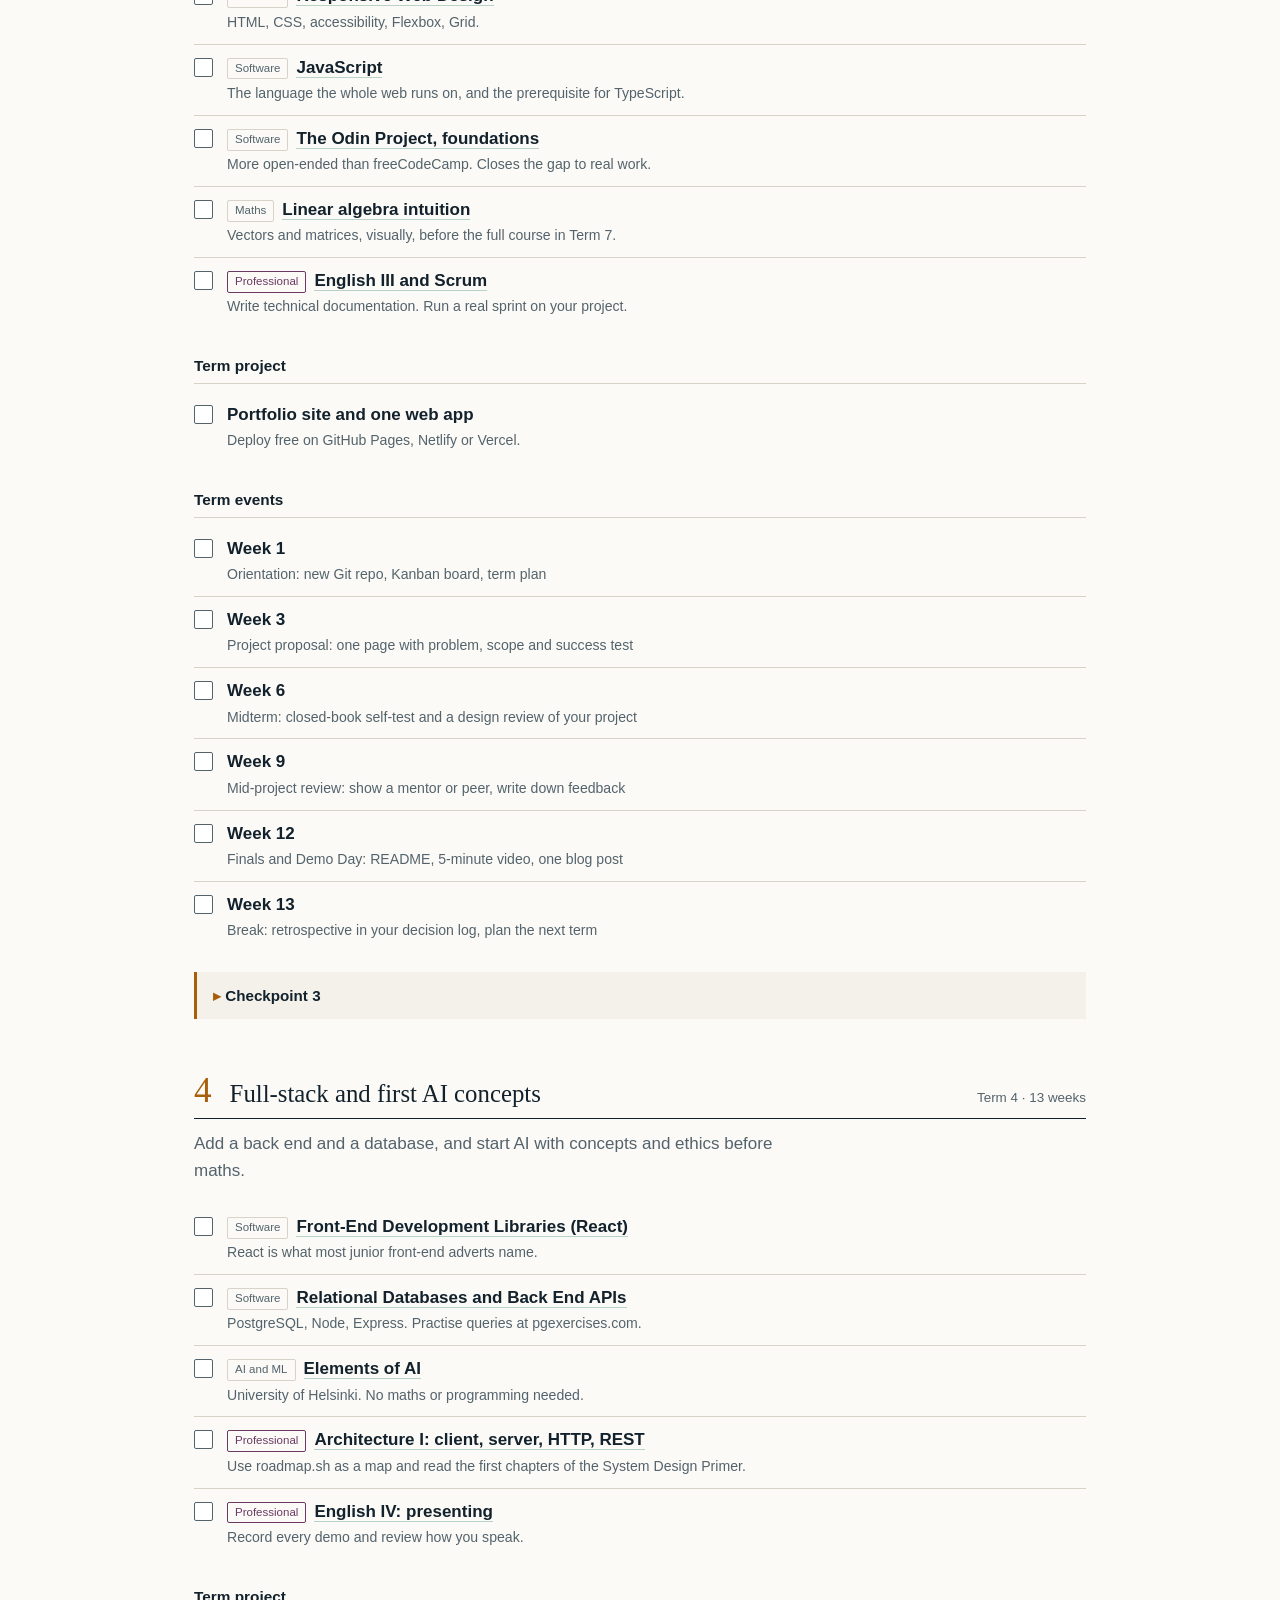
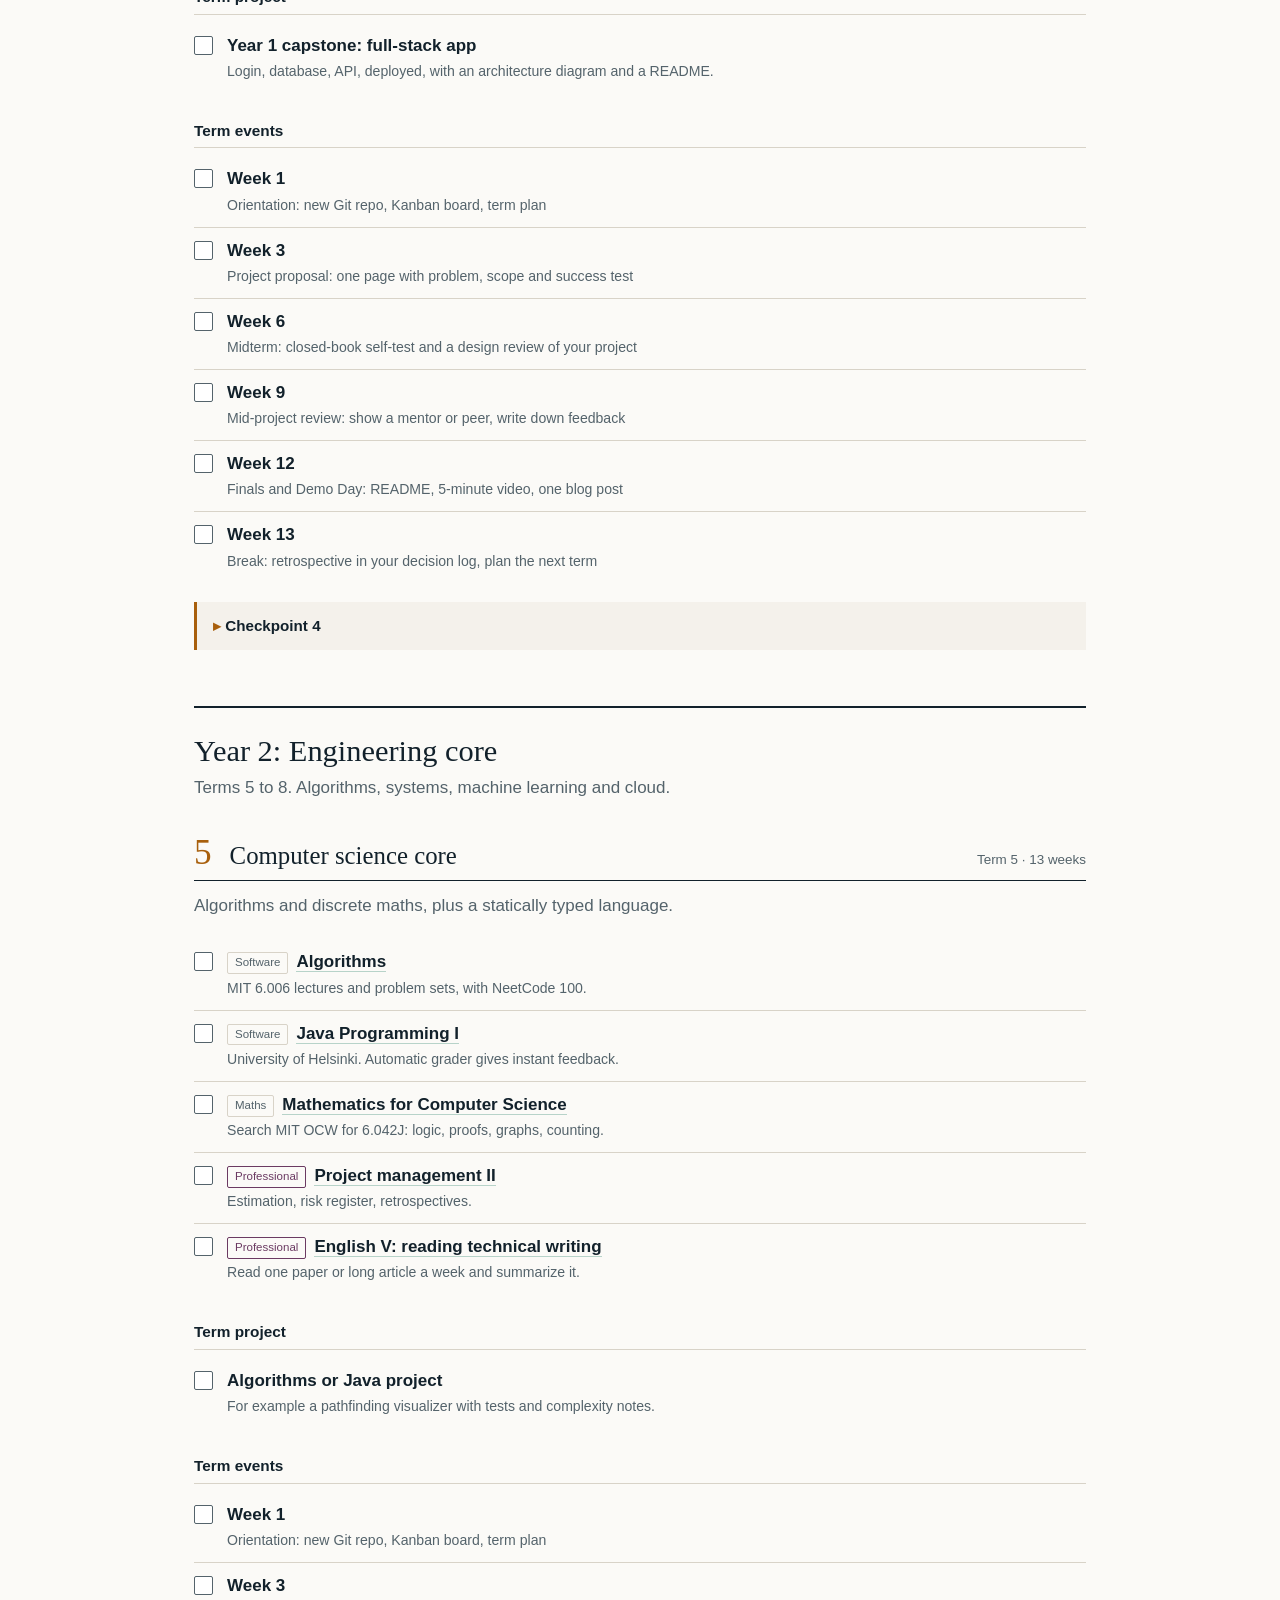
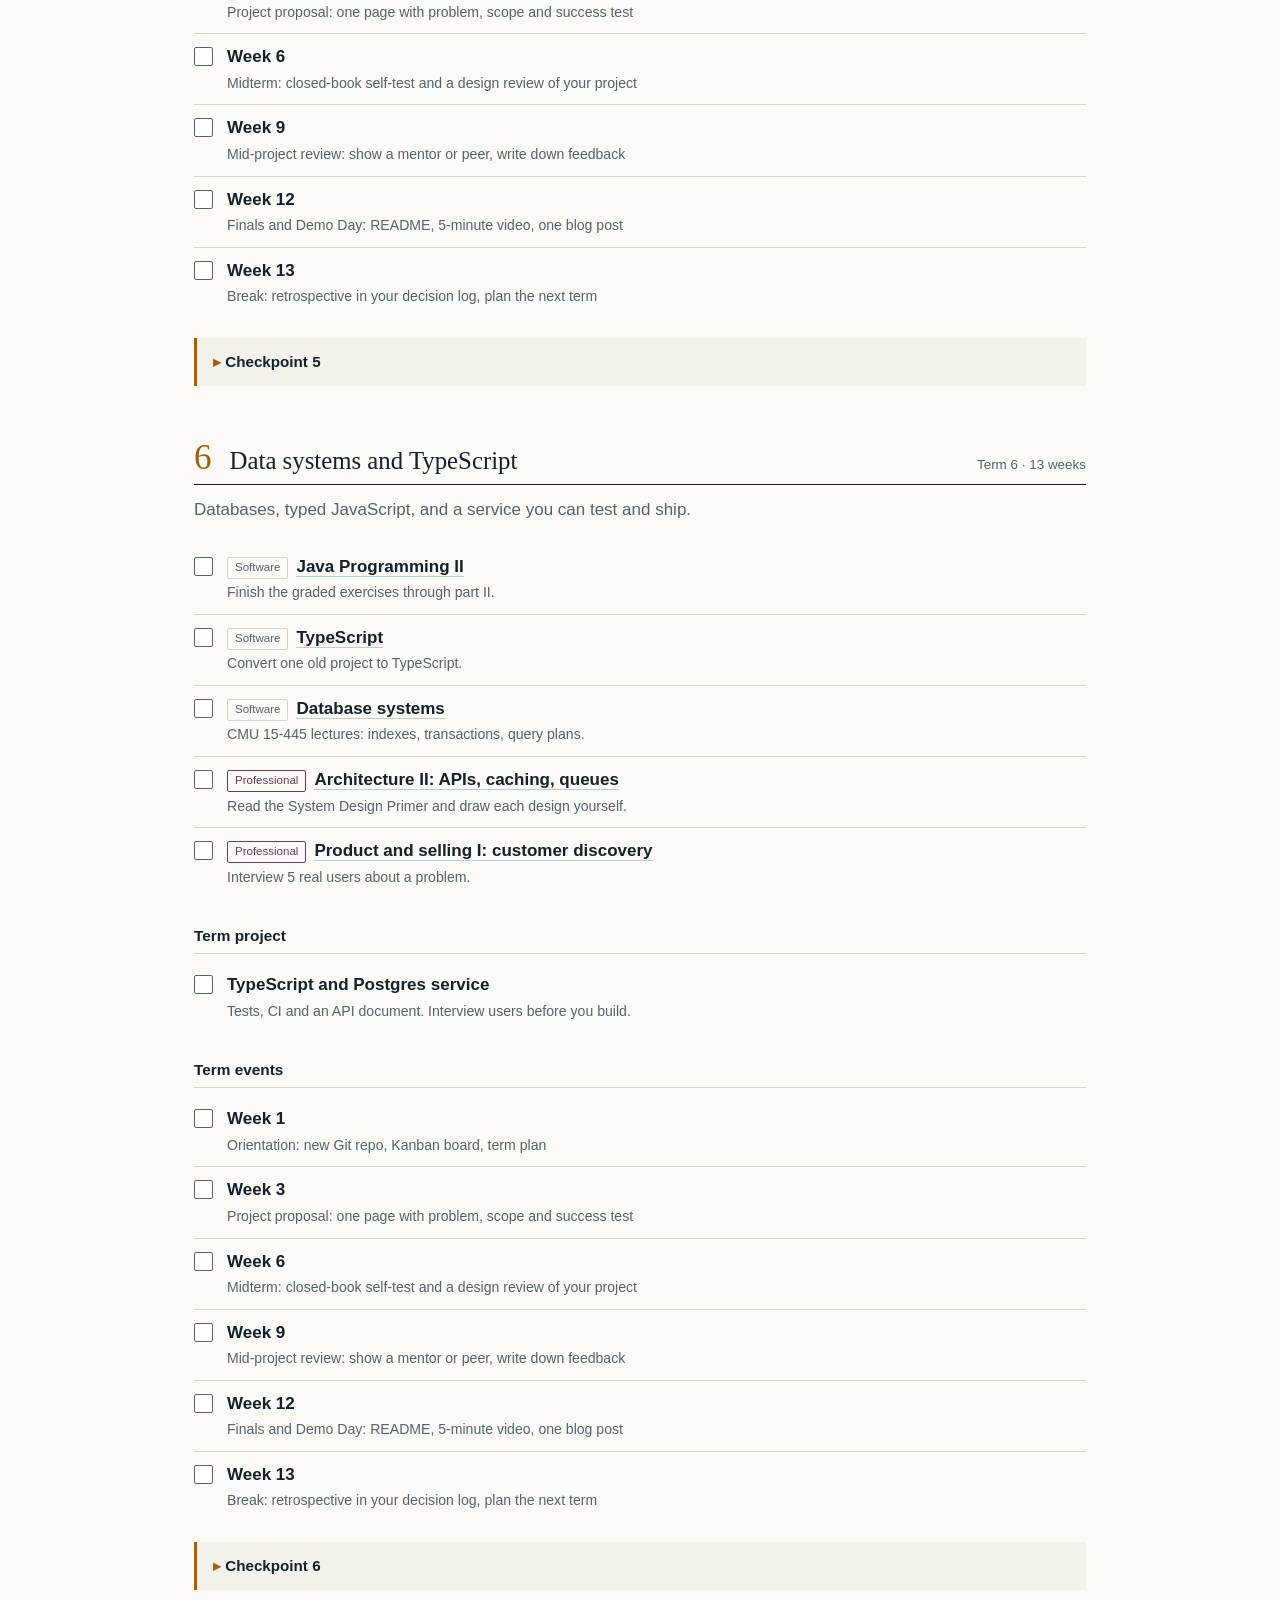
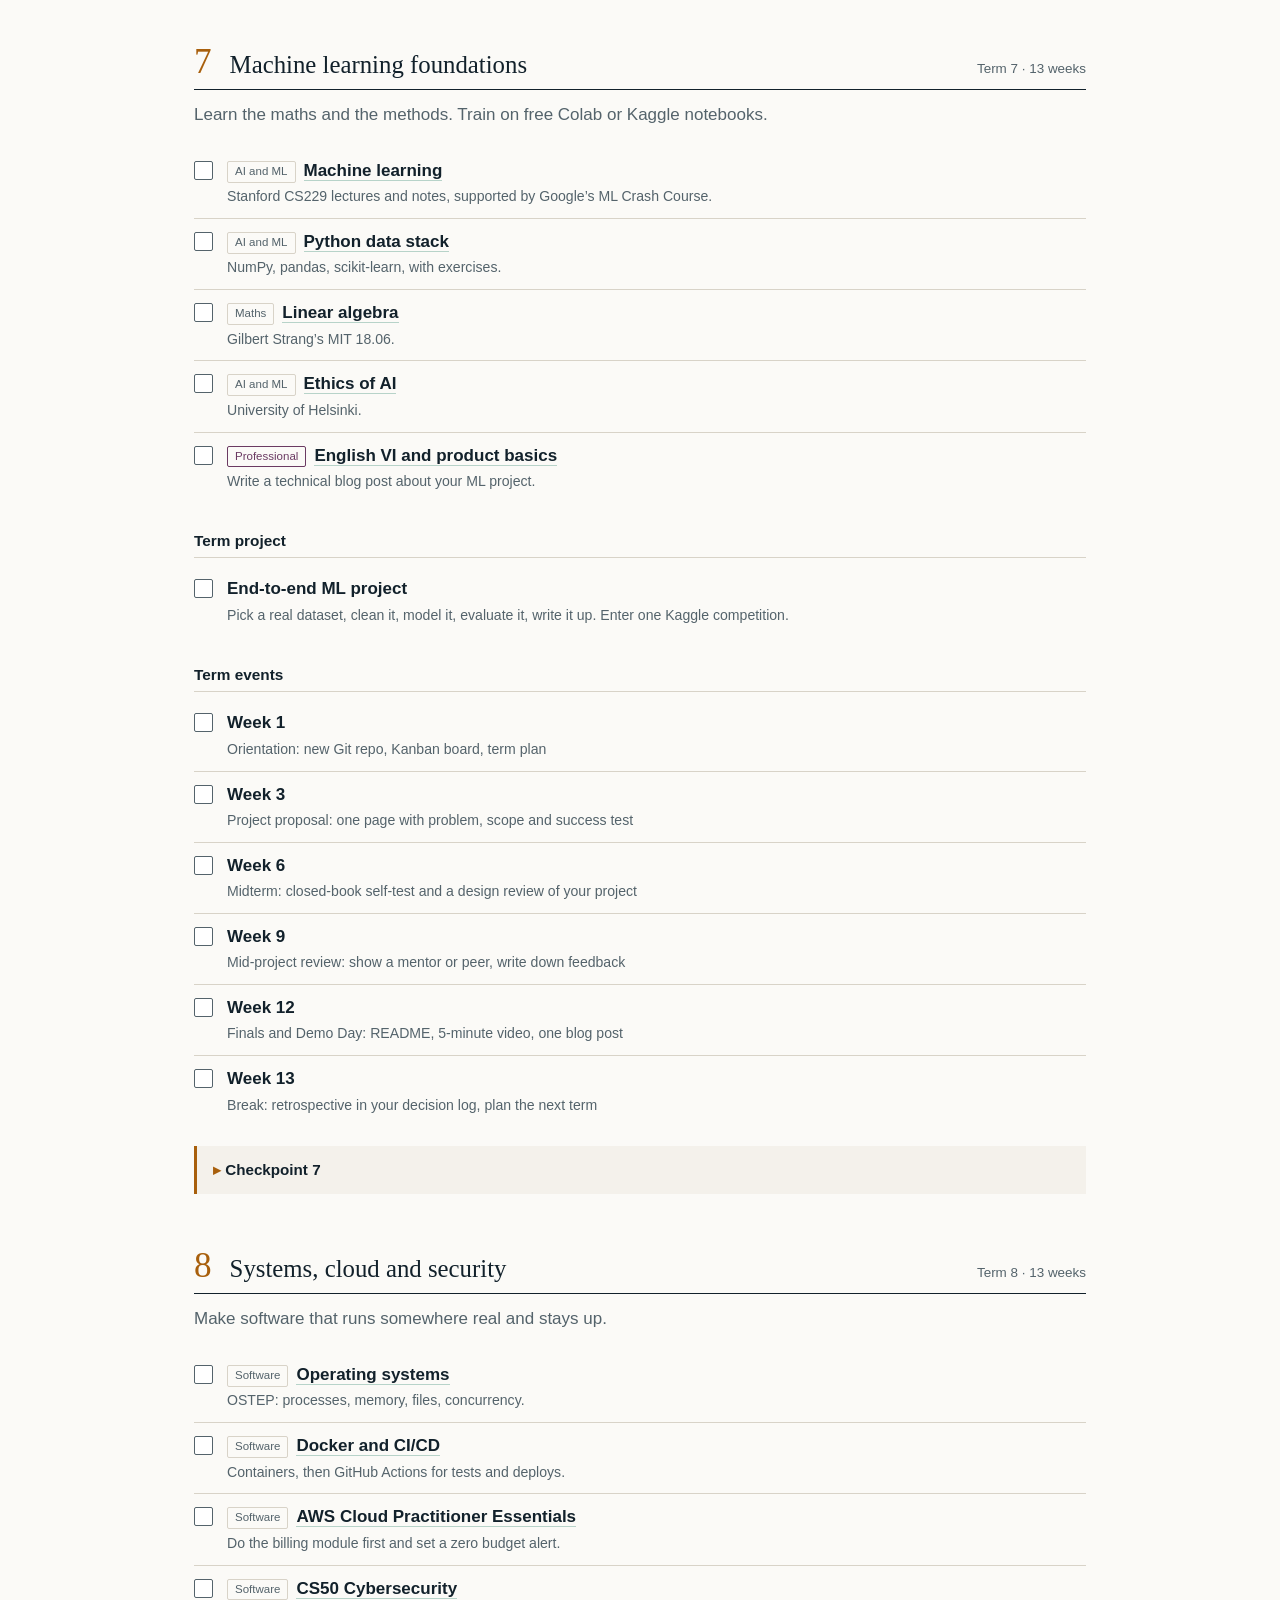
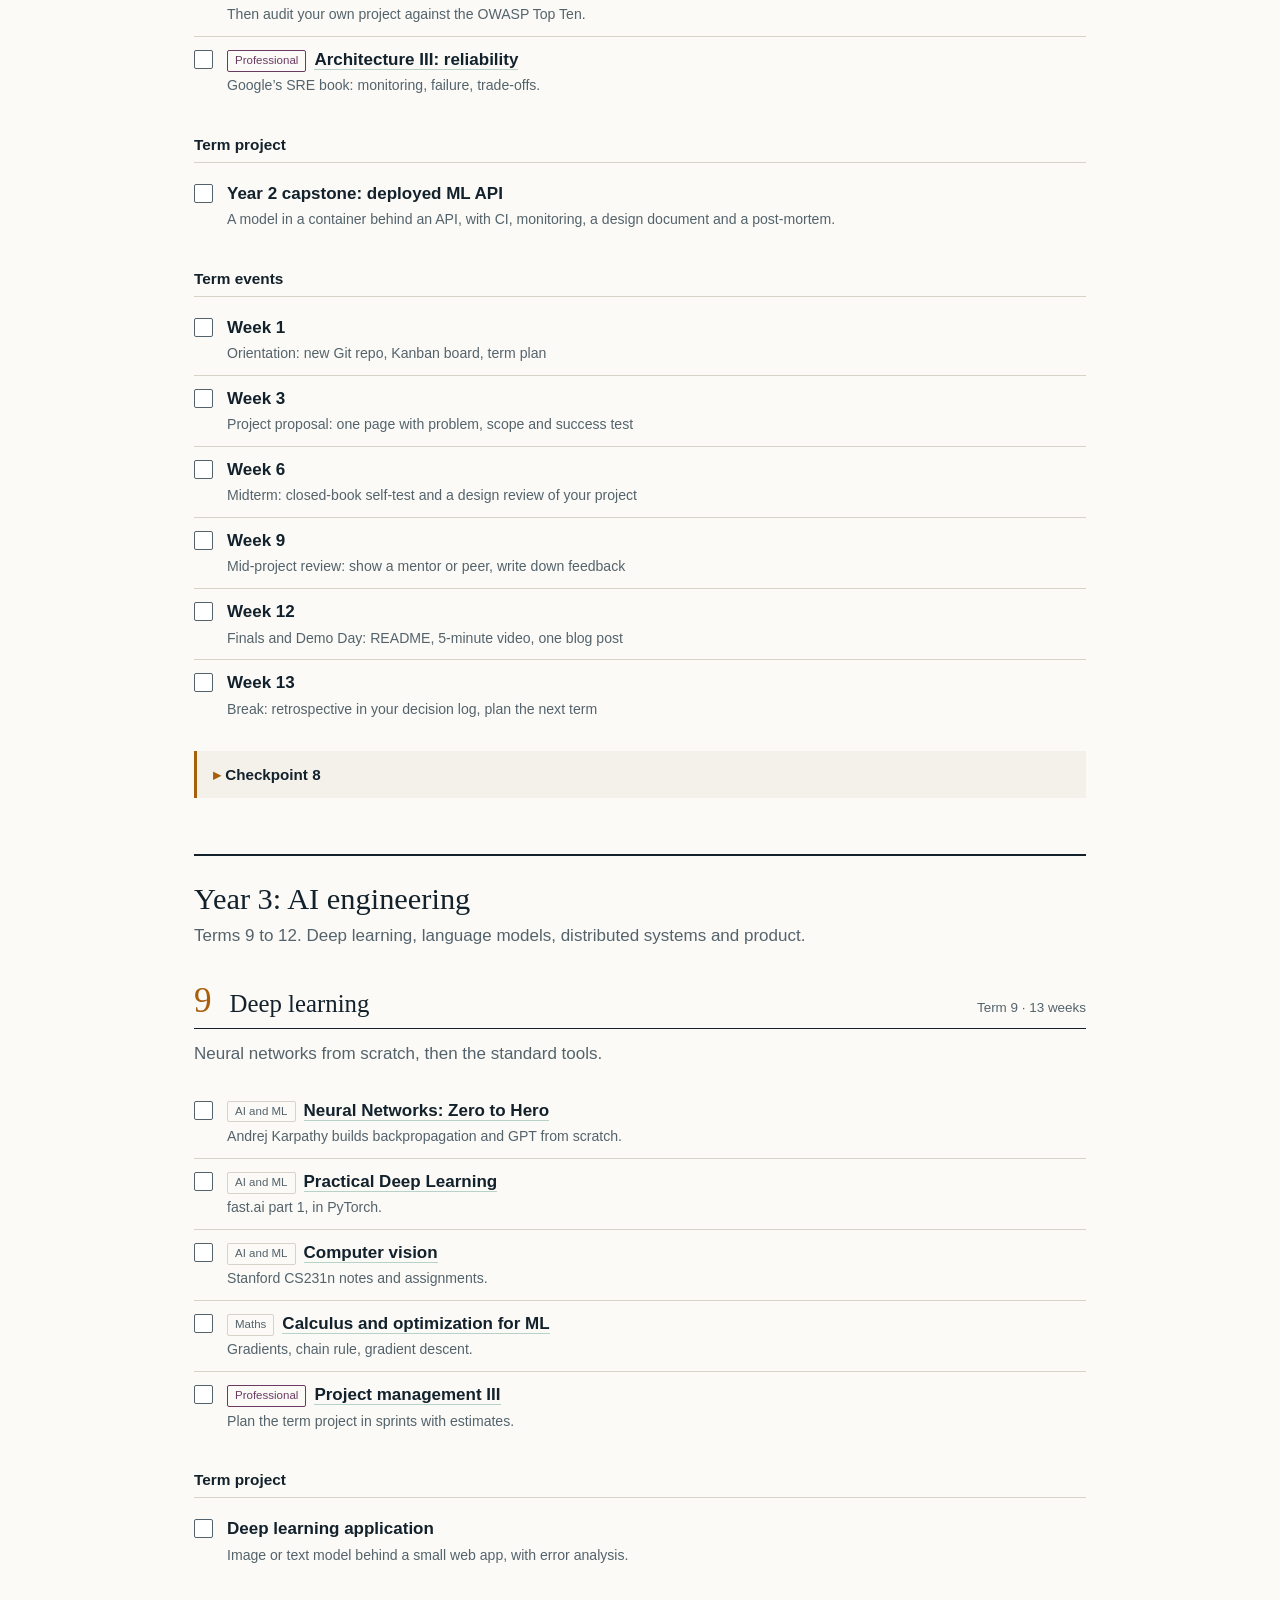
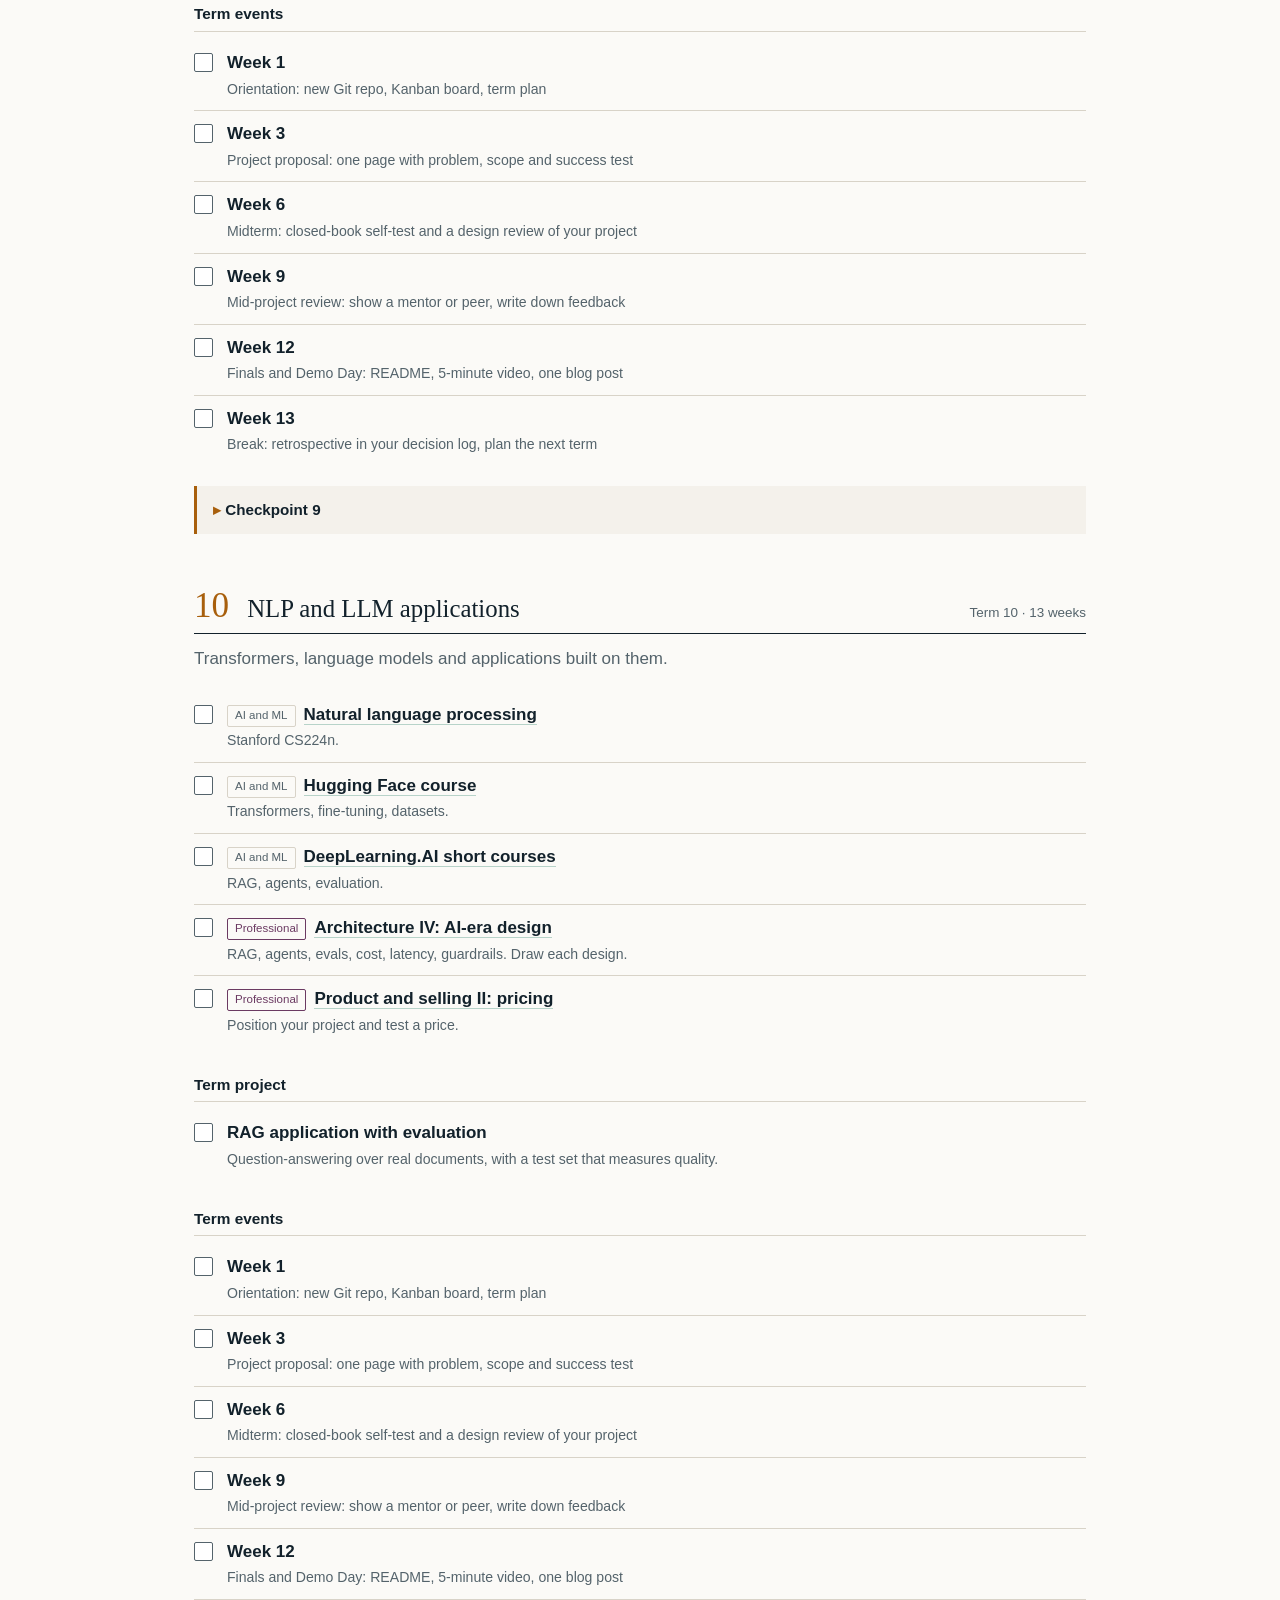
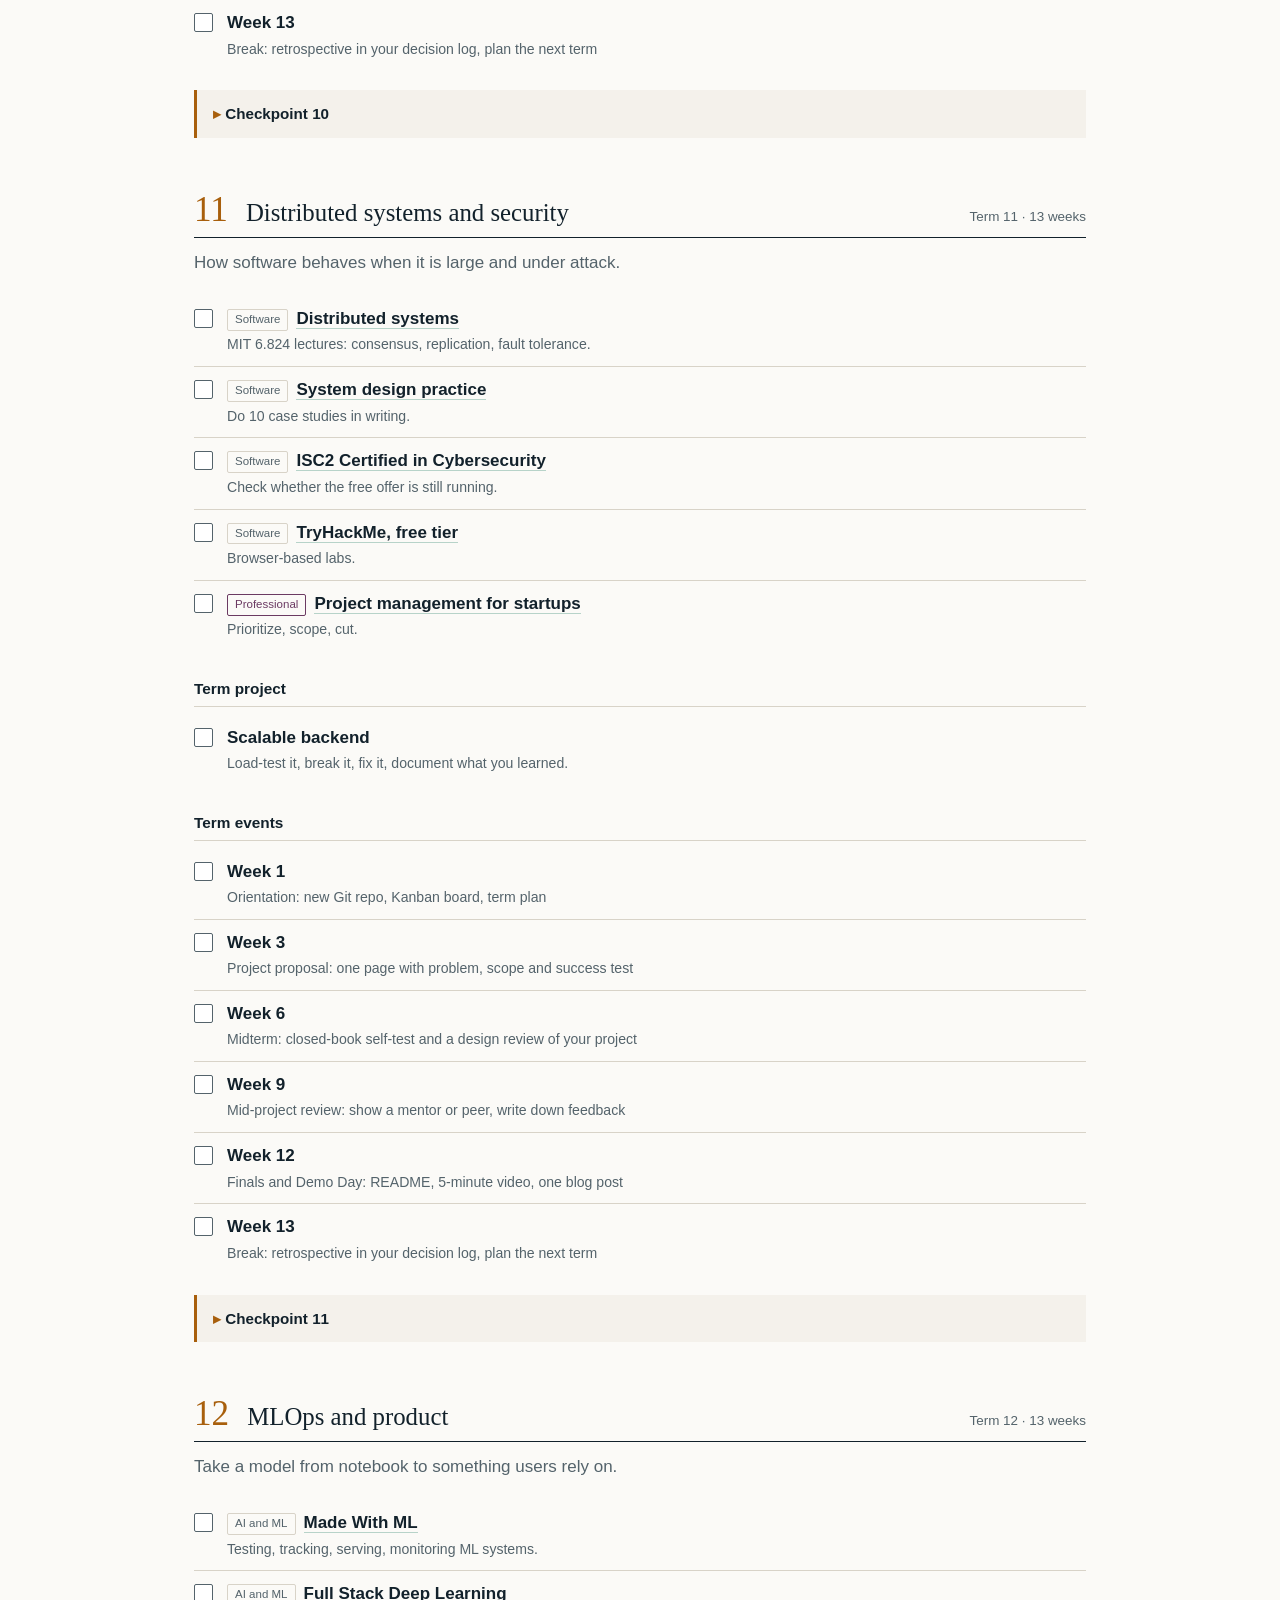
==== commit 7088d0ec: "Added about.html and modify the previous files" ====
--- a/index.html
+++ b/index.html
@@ -21,6 +21,8 @@
 <!-- Theme button: switches between light and dark mode (logic is in script.js, section 10) -->
 <button id="theme" type="button" aria-label="Switch between light and dark mode">Dark mode</button></div></div>
 <div class="wrap">
+<!-- About link: opens about.html (the project description) -->
+<a class="navlink" href="about.html">About</a>
 <!-- 3. TABLE OF CONTENTS: year links are added by script.js -->
 <nav class="toc"><ol id="toc"><li><a href="#how">How the program works</a></li><li><a href="#time">Daily timetable and weekly rhythm</a></li></ol></nav>
 
--- a/style.css
+++ b/style.css
@@ -73,3 +73,11 @@
 /* 15. PHONE LAYOUT AND REDUCED MOTION */
 @media (max-width:620px){body{font-size:16px}.wrap{padding:0 18px 64px}.dash-in{padding:0 18px}nav.toc ol{columns:1}.th{flex-wrap:wrap;gap:6px 14px}.tw{width:100%}}
 @media (prefers-reduced-motion:reduce){*{transition:none!important}}
+
+/* 16. ABOUT PAGE AND NAV LINK: styles for about.html and the About link on the main page */
+a.navlink{font-size:.82rem;color:var(--muted);text-decoration:none;border:1px solid var(--rule);padding:5px 12px;border-radius:2px;white-space:nowrap}
+a.navlink:hover{border-color:var(--ink);color:var(--ink)}
+.about h2{font:400 1.5rem Georgia,"Iowan Old Style",serif;margin:40px 0 10px;border-bottom:1px solid var(--ink);padding-bottom:8px}
+.about ul{padding-left:20px;margin:0}.about li{margin-bottom:6px}
+.about a{color:var(--teal)}
+pre{background:var(--soft);border-left:3px solid var(--amber);padding:14px 16px;overflow-x:auto;font-size:.88rem;line-height:1.5}
